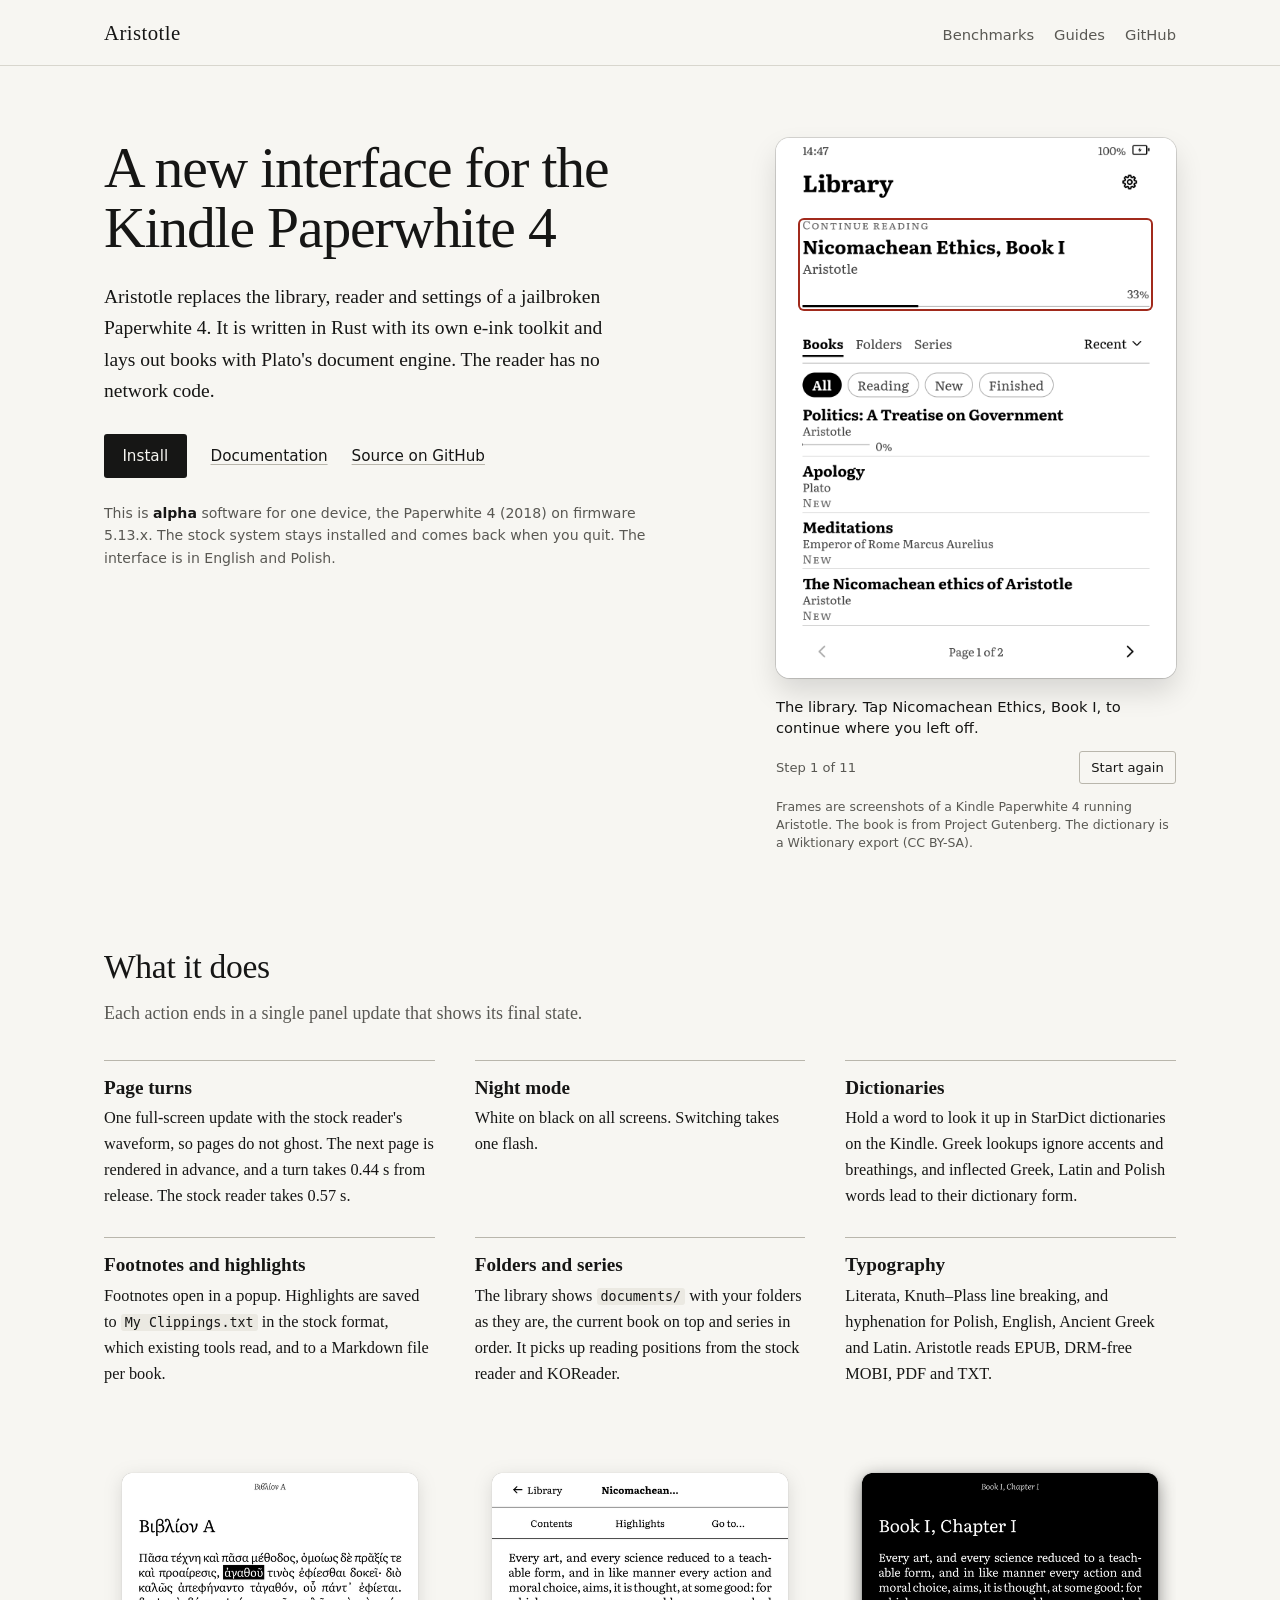
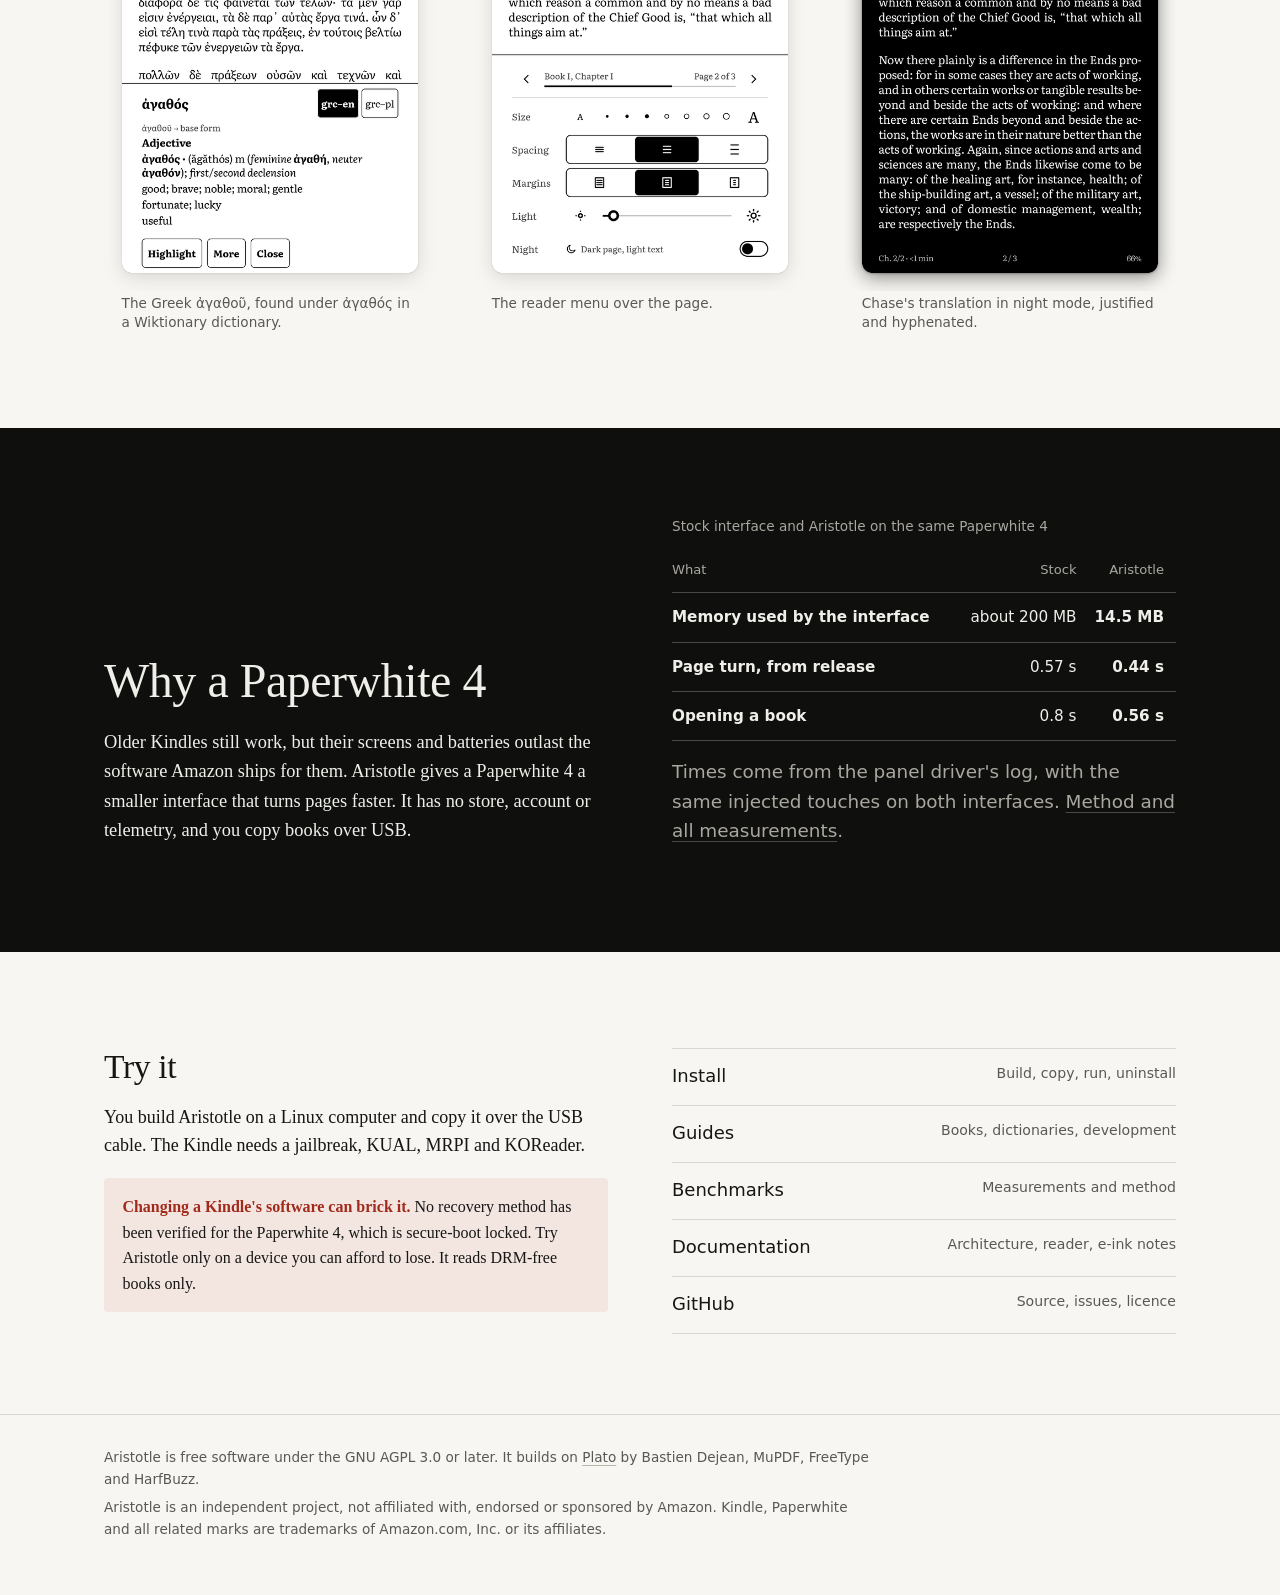
==== site/index.html @ 36cc7c9e "site: plainer, shorter prose Rewrite the site text in short declarative sentences: no bold labels, s" ====
<!doctype html>
<html lang="en">
<head>
<meta charset="utf-8">
<meta name="viewport" content="width=device-width, initial-scale=1">
<title>Aristotle: a new interface for the Kindle Paperwhite 4</title>
<meta name="description" content="Aristotle is a library, reader and settings for a jailbroken Kindle Paperwhite 4, written in Rust for e-ink. It works offline.">
<meta name="color-scheme" content="light dark">
<link rel="icon" href="assets/icon.svg" type="image/svg+xml">
<link rel="stylesheet" href="assets/style.css">
<script>document.documentElement.classList.add("js")</script>
</head>
<body>
<a class="skip" href="#main">Skip to content</a>
<header class="site-header">
  <div class="inner">
    <a class="wordmark" href="index.html">Aristotle</a>
    <nav class="site-nav" aria-label="Site">
      <a href="benchmarks.html">Benchmarks</a>
      <a href="guides/index.html">Guides</a>
      <a href="https://github.com/piotrkowski/aristotle">GitHub</a>
    </nav>
  </div>
</header>

<main id="main">
  <div class="wrap hero">
    <div class="hero-text">
      <h1>A new interface for the Kindle Paperwhite&nbsp;4</h1>
      <p class="lede">Aristotle replaces the library, reader and settings of a jailbroken Paperwhite 4. It is written in Rust with its own e-ink toolkit and lays out books with Plato's document engine. The reader has no network code.</p>
      <div class="actions">
        <a class="button" href="guides/install.html">Install</a>
        <a href="https://github.com/piotrkowski/aristotle/tree/main/docs">Documentation</a>
        <a href="https://github.com/piotrkowski/aristotle">Source on GitHub</a>
      </div>
      <p class="status">This is <strong>alpha</strong> software for one device, the Paperwhite 4 (2018) on firmware 5.13.x. The stock system stays installed and comes back when you quit. The interface is in English and Polish.</p>
    </div>

    <figure class="demo" id="demo" data-demo data-root="" aria-label="Interactive demo of Aristotle on a Kindle">
      <div class="device">
        <img src="demo/frames/library.png" width="1072" height="1448" alt="The library: Nicomachean Ethics, Book I, by Aristotle as the book to continue, at 33 %, above a list of four books with the shelves All, Reading, New and Finished." draggable="false">
        <div class="hotspots"></div>
        <div class="flash" aria-hidden="true"></div>
      </div>
      <figcaption>
        <p class="demo-hint" aria-live="polite">The library. With JavaScript on, you can tap this screen.</p>
        <div class="demo-bar js-only">
          <span class="demo-step"></span>
          <button type="button" data-restart>Start again</button>
        </div>
        <p class="demo-note">Frames are screenshots of a Kindle Paperwhite 4 running Aristotle. The book is in the public domain.</p>
      </figcaption>
    </figure>
  </div>

  <section class="wrap section" aria-labelledby="features">
    <div class="section-head">
      <h2 id="features">What it does</h2>
      <p>Each action ends in a single panel update that shows its final state.</p>
    </div>
    <ul class="features">
      <li>
        <h3>Page turns</h3>
        <p>One full-screen update with the stock reader's waveform, so pages do not ghost. The next page is rendered in advance, and a turn takes 0.44 s from release. The stock reader takes 0.57 s.</p>
      </li>
      <li>
        <h3>Night mode</h3>
        <p>White on black on all screens. Switching takes one flash.</p>
      </li>
      <li>
        <h3>Dictionaries</h3>
        <p>Hold a word to look it up in StarDict dictionaries on the Kindle. Greek lookups ignore accents and breathings, and inflected Greek, Latin and Polish words lead to their dictionary form.</p>
      </li>
      <li>
        <h3>Footnotes and highlights</h3>
        <p>Footnotes open in a popup. Highlights are saved to <code>My Clippings.txt</code> in the stock format, which existing tools read, and to a Markdown file per book.</p>
      </li>
      <li>
        <h3>Folders and series</h3>
        <p>The library shows <code>documents/</code> with your folders as they are, the current book on top and series in order. It picks up reading positions from the stock reader and KOReader.</p>
      </li>
      <li>
        <h3>Typography</h3>
        <p>Literata, Knuth–Plass line breaking, and hyphenation for Polish, English, Ancient Greek and Latin. Aristotle reads EPUB, DRM-free MOBI, PDF and TXT.</p>
      </li>
    </ul>

    <div class="figures">
      <figure>
        <div class="shot"><img src="assets/shots/dictionary.png" width="602" height="790" loading="lazy" alt="The dictionary popup for the Greek word ἀγαθοῦ: its dictionary form ἀγαθός, an adjective, good; brave; noble; moral; gentle, from a Greek–English Wiktionary dictionary."></div>
        <figcaption>The Greek ἀγαθοῦ, found under ἀγαθός in a Wiktionary dictionary.</figcaption>
      </figure>
      <figure>
        <div class="shot"><img src="assets/shots/reader-menu.png" width="602" height="790" loading="lazy" alt="The reader menu over a page: Library, Contents, Highlights and Go to at the top; the chapter and page, size, spacing, margins, light and night mode below."></div>
        <figcaption>The reader menu over the page.</figcaption>
      </figure>
      <figure>
        <div class="shot"><img src="assets/shots/reader-night.png" width="602" height="790" loading="lazy" alt="Book I, Chapter I of the Nicomachean Ethics in Chase's English translation, white on black in night mode, justified and hyphenated."></div>
        <figcaption>Chase's translation in night mode, justified and hyphenated.</figcaption>
      </figure>
    </div>
  </section>

  <section class="night" aria-labelledby="upcycle">
    <div class="wrap upcycle">
      <div>
        <h2 id="upcycle">Why a Paperwhite 4</h2>
        <p>Older Kindles still work, but their screens and batteries outlast the software Amazon ships for them. Aristotle gives a Paperwhite 4 a smaller interface that turns pages faster. It has no store, account or telemetry, and you copy books over USB.</p>
      </div>
      <div>
        <table class="compare">
          <caption>Stock interface and Aristotle on the same Paperwhite 4</caption>
          <thead>
            <tr><th scope="col">What</th><th scope="col" class="num">Stock</th><th scope="col" class="num">Aristotle</th></tr>
          </thead>
          <tbody>
            <tr><th scope="row">Memory used by the interface</th><td class="num">about 200 MB</td><td class="num ours">14.5 MB</td></tr>
            <tr><th scope="row">Page turn, from release</th><td class="num">0.57 s</td><td class="num ours">0.44 s</td></tr>
            <tr><th scope="row">Opening a book</th><td class="num">0.8 s</td><td class="num ours">0.56 s</td></tr>
          </tbody>
        </table>
        <p class="compare-foot">Times come from the panel driver's log, with the same injected touches on both interfaces. <a href="benchmarks.html">Method and all measurements</a>.</p>
      </div>
    </div>
  </section>

  <section class="wrap section" aria-labelledby="start">
    <div class="start">
      <div>
        <h2 id="start">Try it</h2>
        <p style="margin-top:1rem">You build Aristotle on a Linux computer and copy it over the USB cable. The Kindle needs a jailbreak, KUAL, MRPI and KOReader.</p>
        <div class="warning">
          <p><strong>Changing a Kindle's software can brick it.</strong> No recovery method has been verified for the Paperwhite 4, which is secure-boot locked. Try Aristotle only on a device you can afford to lose. It reads DRM-free books only.</p>
        </div>
      </div>
      <ul class="links">
        <li><a href="guides/install.html">Install <span>Build, copy, run, uninstall</span></a></li>
        <li><a href="guides/index.html">Guides <span>Books, dictionaries, development</span></a></li>
        <li><a href="benchmarks.html">Benchmarks <span>Measurements and method</span></a></li>
        <li><a href="https://github.com/piotrkowski/aristotle/tree/main/docs">Documentation <span>Architecture, reader, e-ink notes</span></a></li>
        <li><a href="https://github.com/piotrkowski/aristotle">GitHub <span>Source, issues, licence</span></a></li>
      </ul>
    </div>
  </section>
</main>

<footer class="site-footer">
  <div class="inner">
    <p>Aristotle is free software under the GNU AGPL 3.0 or later. It builds on <a href="https://github.com/baskerville/plato">Plato</a> by Bastien Dejean, MuPDF, FreeType and HarfBuzz.</p>
    <p>Aristotle is an independent project, not affiliated with, endorsed or sponsored by Amazon. Kindle, Paperwhite and all related marks are trademarks of Amazon.com, Inc. or its affiliates.</p>
  </div>
</footer>
<script src="demo/frames.js"></script>
<script src="assets/demo.js"></script>
</body>
</html>
---- site/assets/style.css ----
/* Aristotle project site. Paper and ink, one red for rubrics. */

:root {
  color-scheme: light dark;
  --paper: #f7f6f2;
  --paper-2: #efede7;
  --ink: #161615;
  --muted: #595853;
  --rule: #d8d6ce;
  --rule-strong: #b9b6ac;
  --accent: #a12a1c;
  --accent-ink: #ffffff;
  --code-bg: #ebe9e2;
  --warn-bg: #f3e6e1;
  --bar-stock: #9c9a92;
  --bar-ours: #161615;
  --select: #e9c9c1;
  --shadow: 0 1px 2px rgb(0 0 0 / 0.05), 0 14px 28px rgb(0 0 0 / 0.13);
  --hairline: rgb(0 0 0 / 0.14);

  --serif: "Iowan Old Style", "Palatino Linotype", Palatino, "Book Antiqua",
    Charter, "Bitstream Charter", "Source Serif 4", "Noto Serif", Georgia, serif;
  --sans: system-ui, -apple-system, "Segoe UI", Roboto, "Noto Sans",
    "Helvetica Neue", Arial, sans-serif;
  --mono: ui-monospace, "SF Mono", SFMono-Regular, Menlo, Consolas,
    "DejaVu Sans Mono", "Liberation Mono", monospace;

  --measure: 40rem;
  --wide: 72rem;
  --gutter: clamp(1.25rem, 4vw, 2.5rem);
}

@media (prefers-color-scheme: dark) {
  :root {
    --paper: #121211;
    --paper-2: #1a1a18;
    --ink: #ebeae4;
    --muted: #a5a39b;
    --rule: #2c2b28;
    --rule-strong: #45443f;
    --accent: #e8836f;
    --accent-ink: #121211;
    --code-bg: #1f1f1c;
    --warn-bg: #2a1c18;
    --bar-stock: #6d6b64;
    --bar-ours: #ebeae4;
    --select: #5a2a21;
    --shadow: 0 1px 2px rgb(0 0 0 / 0.3), 0 16px 30px rgb(0 0 0 / 0.55);
    --hairline: rgb(255 255 255 / 0.12);
  }
}

*,
*::before,
*::after {
  box-sizing: border-box;
}

html {
  -webkit-text-size-adjust: 100%;
  text-size-adjust: 100%;
  scrollbar-color: var(--rule-strong) var(--paper);
}

body {
  margin: 0;
  background: var(--paper);
  color: var(--ink);
  font-family: var(--serif);
  font-size: 1.125rem;
  line-height: 1.6;
  font-kerning: normal;
  font-variant-numeric: oldstyle-nums proportional-nums;
  -webkit-font-smoothing: antialiased;
}

::selection {
  background: var(--select);
  color: var(--ink);
}

img,
svg {
  display: block;
  max-width: 100%;
}

a {
  color: inherit;
  text-decoration-line: underline;
  text-decoration-thickness: 1px;
  text-decoration-color: var(--rule-strong);
  text-underline-offset: 0.2em;
}

a:hover {
  text-decoration-color: var(--accent);
  color: var(--accent);
}

:focus-visible {
  outline: 2px solid var(--accent);
  outline-offset: 3px;
  border-radius: 2px;
}

h1,
h2,
h3 {
  font-weight: 500;
  line-height: 1.15;
  letter-spacing: -0.01em;
  text-wrap: balance;
  margin: 0;
}

h2 {
  font-size: clamp(1.6rem, 3vw, 2.1rem);
}

h3 {
  font-size: 1.2rem;
  font-weight: 600;
  letter-spacing: 0;
}

p {
  margin: 0 0 1em;
  text-wrap: pretty;
}

code,
kbd,
pre {
  font-family: var(--mono);
  font-size: 0.82em;
  font-variant-numeric: normal;
}

code {
  background: var(--code-bg);
  padding: 0.08em 0.3em;
  border-radius: 3px;
}

pre {
  background: var(--code-bg);
  padding: 0.9rem 1rem;
  border-radius: 4px;
  overflow-x: auto;
  line-height: 1.5;
  margin: 0 0 1.25em;
}

pre code {
  background: none;
  padding: 0;
  font-size: 1em;
}

.skip {
  position: absolute;
  left: -999px;
  top: 0.5rem;
  background: var(--ink);
  color: var(--paper);
  padding: 0.4rem 0.8rem;
  z-index: 10;
}

.skip:focus {
  left: 0.5rem;
}

/* Header and footer */

.site-header {
  border-bottom: 1px solid var(--rule);
}

.site-header .inner,
.site-footer .inner,
.wrap {
  max-width: var(--wide);
  margin: 0 auto;
  padding: 0 var(--gutter);
}

.site-header .inner {
  display: flex;
  align-items: baseline;
  justify-content: space-between;
  gap: 1rem;
  flex-wrap: wrap;
  padding-top: 1rem;
  padding-bottom: 0.9rem;
}

.wordmark {
  font-size: 1.3rem;
  letter-spacing: 0.02em;
  text-decoration: none;
  font-weight: 500;
}

.wordmark:hover {
  color: inherit;
}

.site-nav {
  display: flex;
  gap: 1.25rem;
  font-family: var(--sans);
  font-size: 0.92rem;
}

.site-nav a {
  text-decoration: none;
  color: var(--muted);
  padding: 0.25rem 0;
}

.site-nav a:hover,
.site-nav a[aria-current="page"] {
  color: var(--ink);
}

.site-nav a[aria-current="page"] {
  box-shadow: inset 0 -1px 0 var(--ink);
}

.site-footer {
  border-top: 1px solid var(--rule);
  margin-top: 5rem;
  padding: 2rem 0 3rem;
  font-family: var(--sans);
  font-size: 0.85rem;
  color: var(--muted);
}

.site-footer p {
  max-width: 48rem;
  margin-bottom: 0.5em;
}

/* Home: hero */

.hero {
  display: grid;
  gap: 2.5rem;
  padding-top: clamp(2rem, 6vw, 4.5rem);
  align-items: start;
}

@media (min-width: 60rem) {
  .hero {
    grid-template-columns: minmax(0, 1fr) 25rem;
    gap: 4rem;
  }
  .hero-text {
    position: sticky;
    top: 3rem;
  }
}

.hero h1 {
  font-size: clamp(2.3rem, 5.2vw, 3.6rem);
  line-height: 1.05;
  letter-spacing: -0.02em;
  margin-bottom: 1.4rem;
  max-width: 13em;
}

.lede {
  font-size: 1.22rem;
  max-width: 34rem;
  color: var(--ink);
}

.status {
  font-family: var(--sans);
  font-size: 0.88rem;
  color: var(--muted);
  max-width: 34rem;
}

.status strong {
  color: var(--ink);
  font-weight: 600;
}

.actions {
  display: flex;
  flex-wrap: wrap;
  gap: 0.75rem 1.5rem;
  align-items: center;
  margin: 1.75rem 0 1.5rem;
  font-family: var(--sans);
  font-size: 0.95rem;
}

.button {
  display: inline-block;
  background: var(--ink);
  color: var(--paper);
  text-decoration: none;
  padding: 0.6rem 1.15rem;
  border-radius: 3px;
  font-weight: 500;
}

a.button:hover {
  background: var(--accent);
  color: var(--accent-ink);
}

/* The device and the demo */

.demo {
  margin: 0;
  width: 100%;
  max-width: 25rem;
  justify-self: center;
}

.device {
  position: relative;
  aspect-ratio: 1072 / 1448;
  border-radius: 3.4% / 2.5%;
  box-shadow: 0 0 0 1px var(--hairline), var(--shadow);
  background: #fff;
  overflow: hidden;
  touch-action: manipulation;
  -webkit-tap-highlight-color: transparent;
}

.device img {
  width: 100%;
  height: 100%;
  user-select: none;
  -webkit-user-drag: none;
}

.device .flash {
  position: absolute;
  inset: 0;
  background: #000;
  opacity: 0;
  pointer-events: none;
}

.hotspots {
  position: absolute;
  inset: 0;
}

.hotspot {
  position: absolute;
  margin: 0;
  padding: 0;
  border: 0;
  background: transparent;
  cursor: pointer;
  border-radius: 6px;
  font-size: 0;
  color: transparent;
  overflow: hidden;
}

@media (hover: hover) {
  .hotspot:hover {
    box-shadow: inset 0 0 0 1px rgb(128 128 128 / 0.55);
  }
}

.hotspot:focus-visible {
  outline: 3px solid var(--accent);
  outline-offset: -3px;
  background: rgb(161 42 28 / 0.12);
}

.hotspot.is-suggested {
  box-shadow: inset 0 0 0 2px var(--accent);
}

.demo-hint {
  margin: 1.1rem 0 0;
  min-height: 3.2em;
  font-family: var(--sans);
  font-size: 0.92rem;
  line-height: 1.45;
}

.demo-bar {
  display: flex;
  align-items: center;
  justify-content: space-between;
  gap: 1rem;
  margin-top: 0.5rem;
  font-family: var(--sans);
  font-size: 0.82rem;
  color: var(--muted);
}

.demo-step {
  font-variant-numeric: tabular-nums;
}

.demo-bar button,
.demo-hint button {
  font: inherit;
  color: var(--ink);
  background: none;
  border: 1px solid var(--rule-strong);
  border-radius: 3px;
  padding: 0.3rem 0.7rem;
  cursor: pointer;
}

.demo-hint button {
  margin-top: 0.5rem;
  display: inline-block;
  background: var(--ink);
  color: var(--paper);
  border-color: var(--ink);
}

.demo-bar button:hover,
.demo-hint button:hover {
  border-color: var(--accent);
  background: var(--accent);
  color: var(--accent-ink);
}

.demo-note {
  margin: 0.9rem 0 0;
  font-family: var(--sans);
  font-size: 0.78rem;
  color: var(--muted);
  line-height: 1.45;
}

.demo kbd {
  border: 1px solid var(--rule-strong);
  border-bottom-width: 2px;
  border-radius: 3px;
  padding: 0 0.3em;
  font-size: 0.85em;
}

.no-js-only {
  display: block;
}

.js .no-js-only {
  display: none;
}

.js-only {
  display: none;
}

.js .js-only {
  display: flex;
}

/* Sections */

.section {
  padding-top: clamp(3.5rem, 8vw, 6rem);
}

.section-head {
  max-width: var(--measure);
  margin-bottom: 2rem;
}

.section-head p {
  color: var(--muted);
  margin-top: 0.75rem;
}

.features {
  display: grid;
  gap: 0 2.5rem;
  grid-template-columns: repeat(auto-fit, minmax(17rem, 1fr));
  margin: 0;
  padding: 0;
  list-style: none;
}

.features li {
  border-top: 1px solid var(--rule-strong);
  padding: 1rem 0 1.75rem;
}

.features h3 {
  margin-bottom: 0.4rem;
}

.features p {
  margin: 0;
  font-size: 1.02rem;
  color: var(--ink);
}

.figures {
  display: grid;
  grid-template-columns: repeat(3, minmax(0, 1fr));
  gap: clamp(1rem, 3vw, 2.5rem);
  margin: 2.5rem 0 0;
}

.figures figure {
  margin: 0;
}

/* The shots carry their own frame and shadow (tools/screenshots), inside a
   transparent margin of 32 of their 602 px; the caption lines up with the
   card. */
.figures img {
  display: block;
  width: 100%;
  height: auto;
}

.figures figcaption {
  margin-top: 0.2rem;
  padding: 0 5.3%;
  font-family: var(--sans);
  font-size: 0.85rem;
  color: var(--muted);
  line-height: 1.4;
}

@media (max-width: 40rem) {
  .figures {
    grid-template-columns: none;
    grid-auto-flow: column;
    grid-auto-columns: 62%;
    overflow-x: auto;
    scroll-snap-type: x mandatory;
    padding-bottom: 1rem;
    margin-right: calc(-1 * var(--gutter));
    padding-right: var(--gutter);
  }
  .figures figure {
    scroll-snap-align: start;
  }
}

/* Upcycle: a night-mode band */

.night {
  --paper: #0f0f0e;
  --ink: #efeee9;
  --muted: #a9a79f;
  --rule: #2f2e2b;
  --rule-strong: #4a4944;
  --accent: #ec8a76;
  --code-bg: #1f1f1c;
  background: var(--paper);
  color: var(--ink);
  margin-top: clamp(3.5rem, 8vw, 6rem);
  padding: clamp(3rem, 8vw, 5.5rem) 0;
}

.night ::selection {
  background: #5a2a21;
}

.upcycle {
  display: grid;
  gap: 2.5rem;
}

@media (min-width: 56rem) {
  .upcycle {
    grid-template-columns: minmax(0, 1fr) minmax(0, 1fr);
    gap: 4rem;
    align-items: end;
  }
}

.upcycle h2 {
  font-size: clamp(2rem, 4.5vw, 3rem);
  margin-bottom: 1.25rem;
}

.upcycle p {
  font-size: 1.15rem;
  max-width: 34rem;
}

.compare {
  width: 100%;
  border-collapse: collapse;
  font-family: var(--sans);
  font-size: 0.95rem;
  font-variant-numeric: tabular-nums lining-nums;
}

.compare caption {
  text-align: left;
  font-size: 0.85rem;
  color: var(--muted);
  padding-bottom: 0.6rem;
}

.compare th,
.compare td {
  text-align: left;
  padding: 0.75rem 0.75rem 0.75rem 0;
  border-bottom: 1px solid var(--rule-strong);
  vertical-align: baseline;
}

.compare thead th {
  font-weight: 500;
  color: var(--muted);
  font-size: 0.82rem;
  border-bottom-color: var(--rule-strong);
}

.compare td.num,
.compare th.num {
  text-align: right;
  white-space: nowrap;
}

.compare td.ours {
  font-weight: 600;
}

.compare-foot {
  margin-top: 1rem;
  font-family: var(--sans);
  font-size: 0.85rem;
  color: var(--muted);
}

/* Get started */

.start {
  display: grid;
  gap: 2rem;
}

@media (min-width: 56rem) {
  .start {
    grid-template-columns: minmax(0, 1fr) minmax(0, 1fr);
    gap: 4rem;
  }
}

.links {
  list-style: none;
  margin: 0;
  padding: 0;
  font-family: var(--sans);
}

.links li {
  border-top: 1px solid var(--rule);
}

.links li:last-child {
  border-bottom: 1px solid var(--rule);
}

.links a {
  display: flex;
  justify-content: space-between;
  gap: 1rem;
  padding: 0.85rem 0;
  text-decoration: none;
}

.links a span {
  color: var(--muted);
  font-size: 0.88rem;
}

.links a:hover span {
  color: inherit;
}

.warning {
  background: var(--warn-bg);
  padding: 1rem 1.15rem;
  border-radius: 4px;
  font-size: 1rem;
}

.warning p:last-child {
  margin-bottom: 0;
}

.warning strong {
  color: var(--accent);
}

/* Reading pages: guides and benchmarks */

.page {
  max-width: var(--wide);
  margin: 0 auto;
  padding: clamp(2rem, 6vw, 4rem) var(--gutter) 0;
}

.page-head {
  max-width: var(--measure);
  margin-bottom: 2.5rem;
}

.page-head h1 {
  font-size: clamp(2.1rem, 5vw, 3rem);
  letter-spacing: -0.02em;
  margin-bottom: 1rem;
}

.page-head p {
  font-size: 1.15rem;
  color: var(--muted);
}

.crumbs {
  font-family: var(--sans);
  font-size: 0.85rem;
  color: var(--muted);
  margin-bottom: 1.25rem;
}

.crumbs a {
  color: inherit;
}

.prose {
  max-width: var(--measure);
}

.prose h2 {
  font-size: 1.55rem;
  margin: 2.75rem 0 0.9rem;
}

.prose h3 {
  margin: 2rem 0 0.6rem;
}

.prose ol,
.prose ul {
  padding-left: 1.3em;
  margin: 0 0 1.25em;
}

.prose li {
  margin-bottom: 0.5em;
}

.prose li::marker {
  color: var(--muted);
}

.prose .note {
  font-family: var(--sans);
  font-size: 0.9rem;
  color: var(--muted);
}

.guide-list {
  list-style: none;
  padding: 0;
  margin: 0;
  max-width: 48rem;
}

.guide-list li {
  border-top: 1px solid var(--rule);
  padding: 1.1rem 0 1.2rem;
  margin: 0;
}

.guide-list li:last-child {
  border-bottom: 1px solid var(--rule);
}

.guide-list a {
  font-size: 1.3rem;
  text-decoration: none;
}

.guide-list p {
  margin: 0.25rem 0 0;
  color: var(--muted);
  font-size: 1rem;
}

.pager {
  display: flex;
  justify-content: space-between;
  gap: 1rem;
  max-width: var(--measure);
  margin-top: 3.5rem;
  padding-top: 1.25rem;
  border-top: 1px solid var(--rule);
  font-family: var(--sans);
  font-size: 0.92rem;
}

.pager a {
  text-decoration: none;
}

.pager span {
  display: block;
  color: var(--muted);
  font-size: 0.8rem;
}

.pager .next {
  text-align: right;
  margin-left: auto;
}

/* Benchmarks */

.bench {
  margin-top: 3.5rem;
}

.bench h2 {
  margin-bottom: 0.6rem;
}

.bench > p,
.bench .method {
  max-width: var(--measure);
}

.method {
  font-family: var(--sans);
  font-size: 0.88rem;
  color: var(--muted);
  border-left: 1px solid var(--rule-strong);
  padding-left: 0.9rem;
  margin: 0.5rem 0 1.5rem;
}

.method p {
  margin: 0 0 0.35em;
}

.table-scroll {
  overflow-x: auto;
  margin: 0 0 1rem;
}

.data {
  border-collapse: collapse;
  font-family: var(--sans);
  font-size: 0.9rem;
  font-variant-numeric: tabular-nums lining-nums;
  min-width: 36rem;
  width: 100%;
  max-width: 60rem;
}

.data th,
.data td {
  text-align: left;
  padding: 0.6rem 1rem 0.6rem 0;
  border-bottom: 1px solid var(--rule);
  vertical-align: baseline;
}

.data thead th {
  font-weight: 500;
  font-size: 0.8rem;
  color: var(--muted);
  border-bottom: 1px solid var(--rule-strong);
}

.data .num {
  text-align: right;
  white-space: nowrap;
}

.data td.ours {
  font-weight: 600;
}

.data td.dim {
  color: var(--muted);
}

.tag {
  display: inline-block;
  font-family: var(--sans);
  font-size: 0.72rem;
  font-weight: 600;
  letter-spacing: 0.04em;
  text-transform: uppercase;
  padding: 0.05rem 0.35rem;
  border-radius: 2px;
  border: 1px solid currentColor;
  color: var(--muted);
  vertical-align: 0.15em;
  margin-left: 0.3em;
  white-space: nowrap;
}

.tag.host {
  color: var(--accent);
}

.chart {
  margin: 0.5rem 0 2.5rem;
}

.multiples {
  display: grid;
  grid-template-columns: repeat(auto-fit, minmax(15rem, 1fr));
  gap: 1.5rem 2.5rem;
  max-width: 60rem;
}

.multiples figure {
  margin: 0;
}

.multiples figcaption {
  font-family: var(--sans);
  font-size: 0.9rem;
  font-weight: 600;
  margin-bottom: 0.5rem;
}

.multiples figcaption span {
  font-weight: 400;
  color: var(--muted);
  margin-left: 0.3em;
}

.chart svg {
  width: 100%;
  height: auto;
  font-family: var(--sans);
  overflow: visible;
}

.chart .label {
  fill: var(--muted);
  font-size: 13px;
}

.chart .value {
  fill: var(--ink);
  font-size: 13px;
  font-variant-numeric: tabular-nums;
}

.chart .stock {
  fill: var(--bar-stock);
}

.chart .ours {
  fill: var(--bar-ours);
}

.chart .axis {
  stroke: var(--rule-strong);
  stroke-width: 1;
}

.chart-note {
  font-family: var(--sans);
  font-size: 0.8rem;
  color: var(--muted);
  margin: 0.75rem 0 0;
}

.legend {
  display: flex;
  gap: 1.25rem;
  font-family: var(--sans);
  font-size: 0.82rem;
  color: var(--muted);
  margin: 0 0 0.5rem;
  padding: 0;
  list-style: none;
}

.legend li::before {
  content: "";
  display: inline-block;
  width: 0.8em;
  height: 0.8em;
  margin-right: 0.4em;
  vertical-align: -0.05em;
  background: var(--bar-stock);
}

.legend li.ours::before {
  background: var(--bar-ours);
}

.toc {
  font-family: var(--sans);
  font-size: 0.9rem;
  display: flex;
  flex-wrap: wrap;
  gap: 0.5rem 1.25rem;
  margin: 0 0 1rem;
  padding: 0;
  list-style: none;
}

@media (prefers-reduced-motion: no-preference) {
  html {
    scroll-behavior: smooth;
  }
}

@media (max-width: 40rem) {
  body {
    font-size: 1.0625rem;
  }
  /* Data tables: one block per row, each value with its column name. */
  .data {
    min-width: 0;
  }
  .data thead {
    display: none;
  }
  .data,
  .data tbody,
  .data tr {
    display: block;
  }
  .data tr {
    border-bottom: 1px solid var(--rule);
    padding: 0.7rem 0;
  }
  .data th[scope="row"] {
    display: block;
    border: 0;
    padding: 0 0 0.3rem;
  }
  .data td {
    display: flex;
    justify-content: space-between;
    gap: 1rem;
    border: 0;
    padding: 0.1rem 0;
    text-align: right;
  }
  .data td,
  .data .num {
    white-space: normal;
  }
  .data td::before {
    flex: none;
    max-width: 55%;
    content: attr(data-label);
    color: var(--muted);
    font-weight: 400;
    text-align: left;
  }
  .data td.notes {
    display: block;
    text-align: left;
    padding-top: 0.25rem;
  }
  .data td.notes::before {
    display: none;
  }
  .data td:empty {
    display: none;
  }
  .table-scroll {
    overflow: visible;
  }
  .lede {
    font-size: 1.1rem;
  }
  .hero {
    gap: 2rem;
  }
  .site-nav {
    gap: 1rem;
    font-size: 0.88rem;
  }
  .compare th,
  .compare td {
    padding-right: 0.5rem;
  }
}
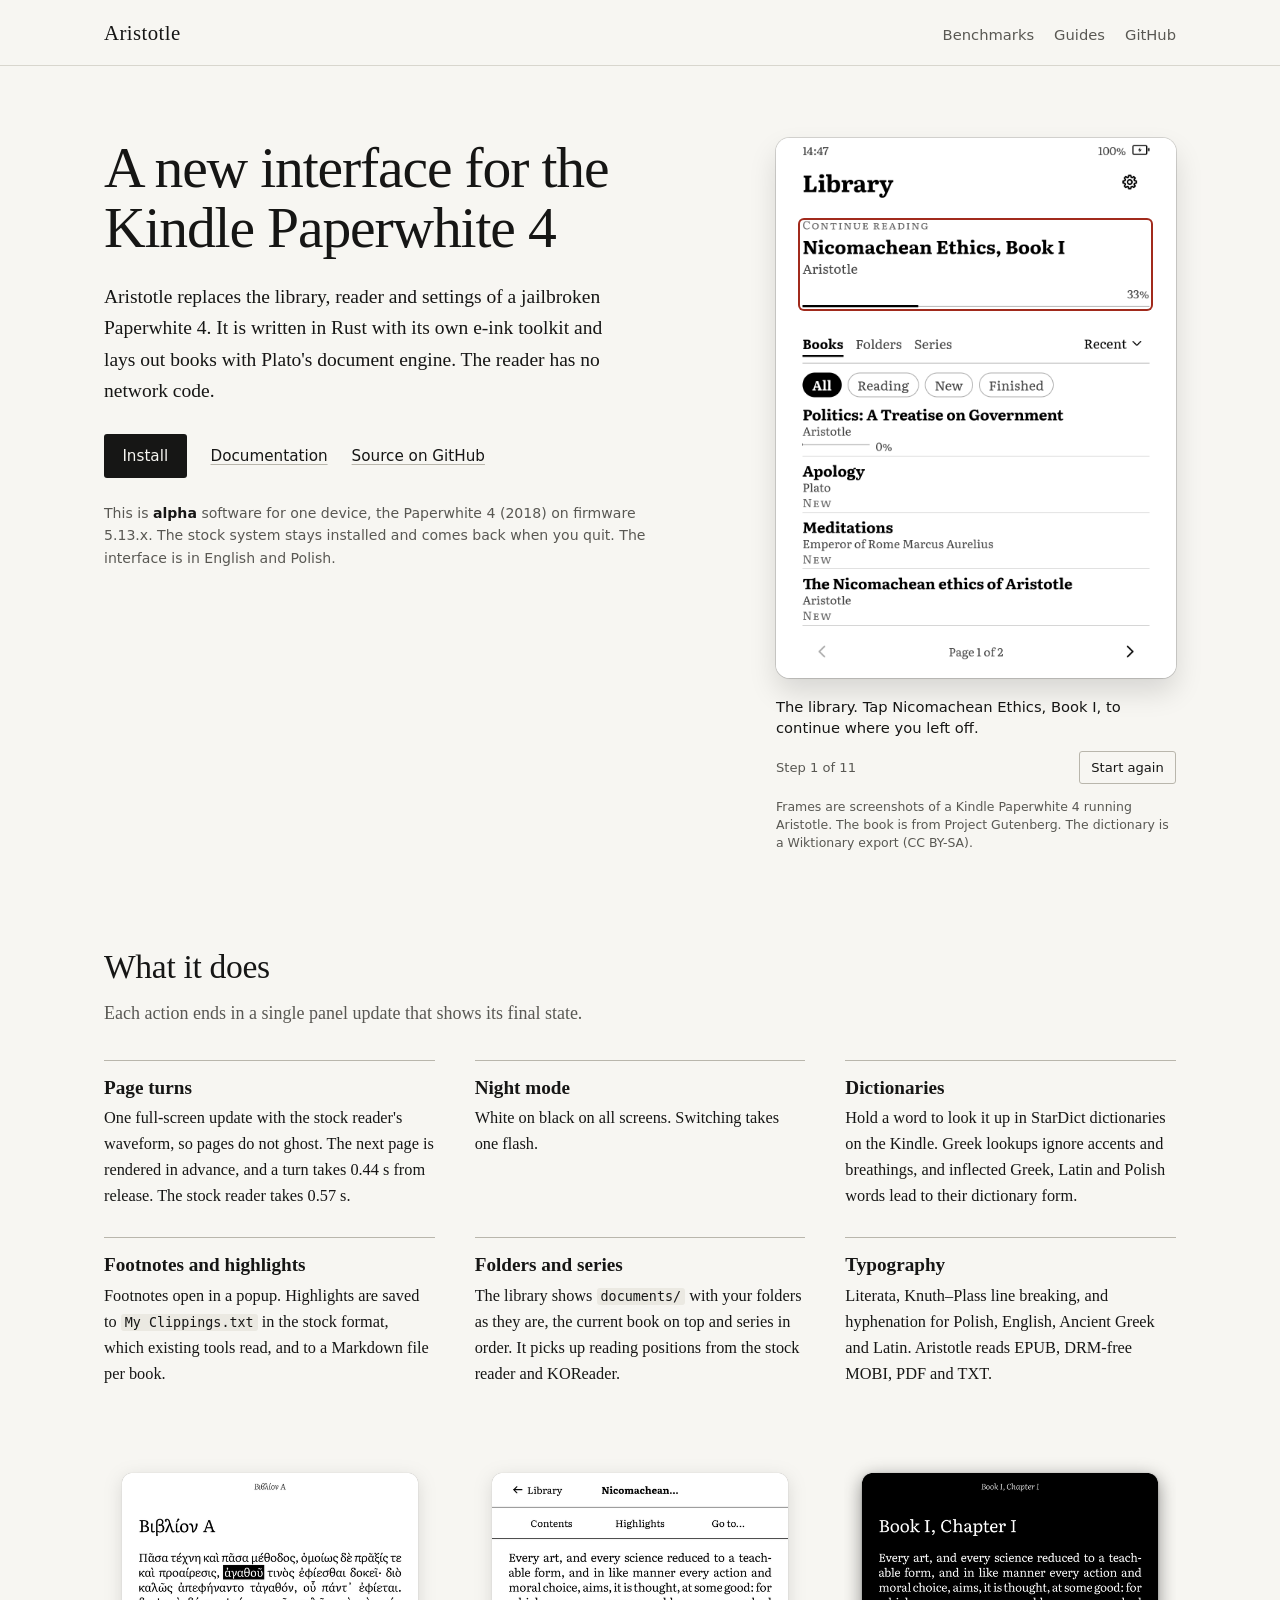
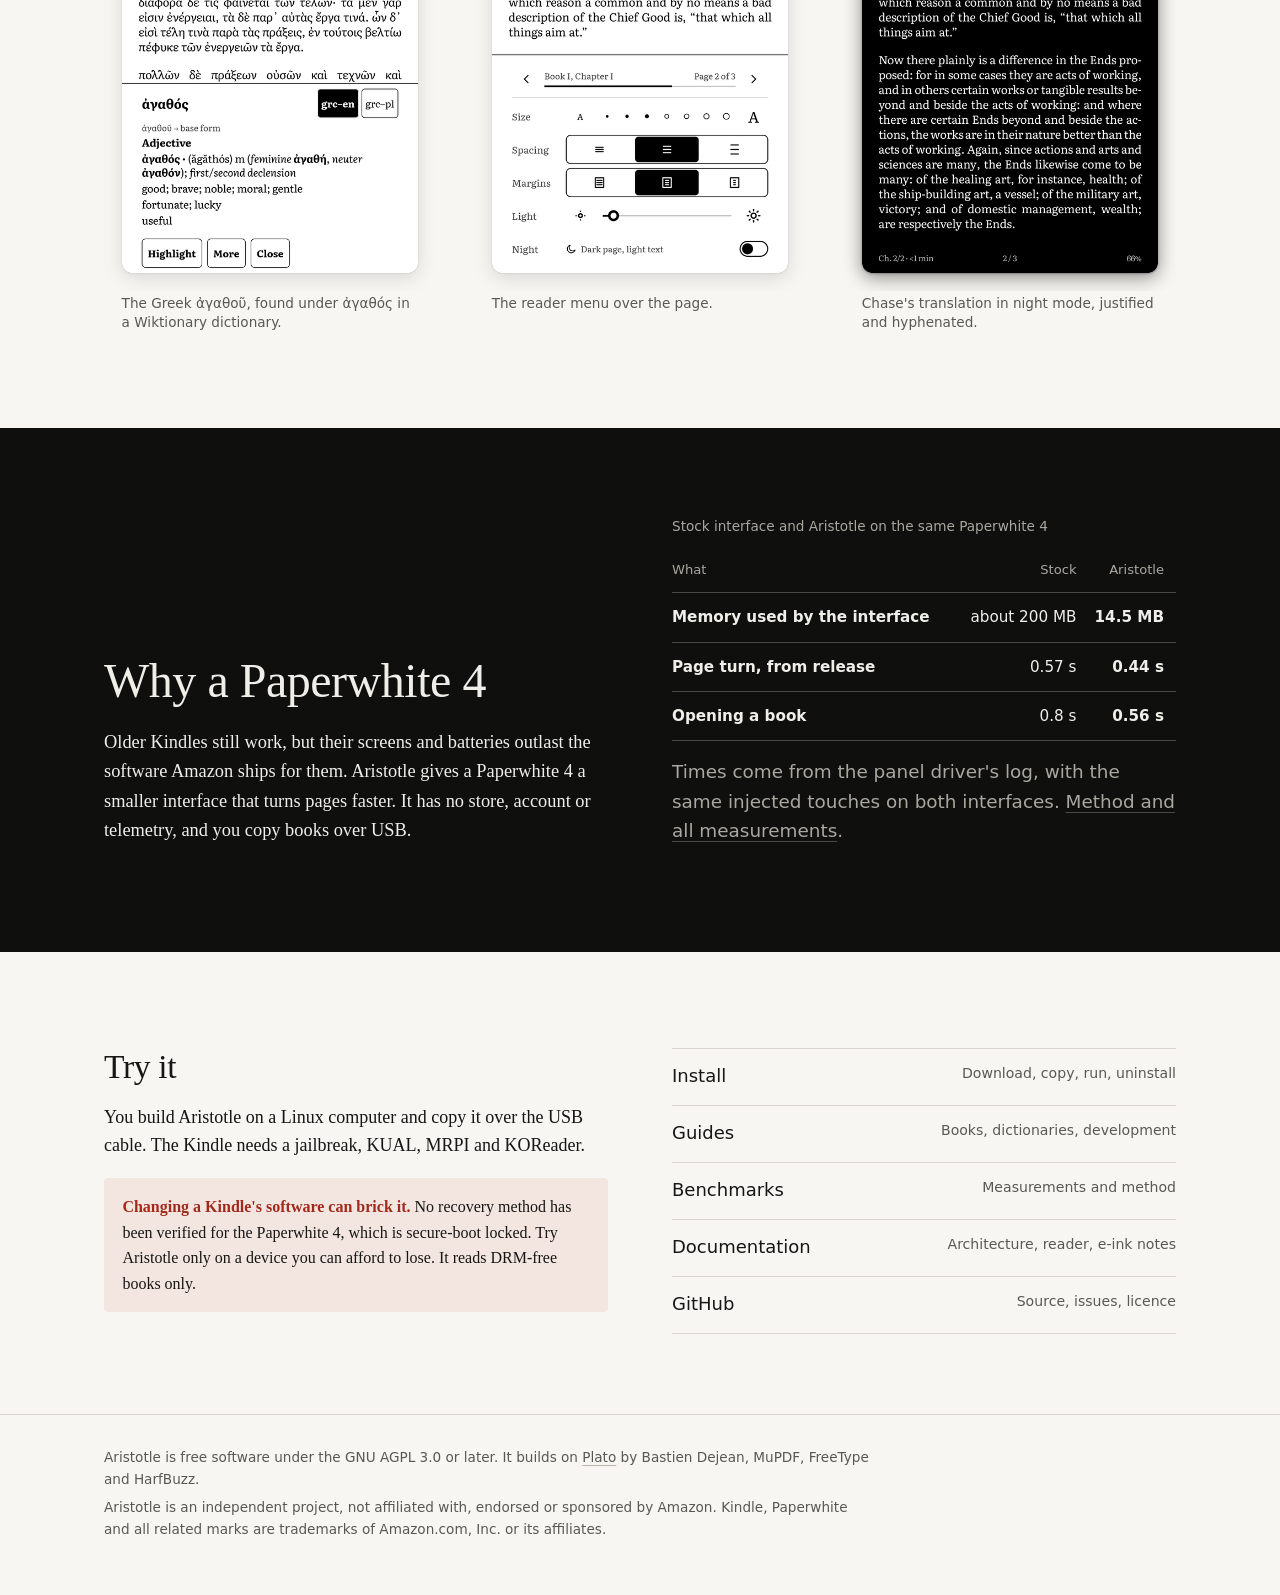
==== commit 83a35b3b: "docs: install from the release zip; building stays in CONTRIBUTING" ====
--- a/site/index.html
+++ b/site/index.html
@@ -134,7 +134,7 @@
         </div>
       </div>
       <ul class="links">
-        <li><a href="guides/install.html">Install <span>Build, copy, run, uninstall</span></a></li>
+        <li><a href="guides/install.html">Install <span>Download, copy, run, uninstall</span></a></li>
         <li><a href="guides/index.html">Guides <span>Books, dictionaries, development</span></a></li>
         <li><a href="benchmarks.html">Benchmarks <span>Measurements and method</span></a></li>
         <li><a href="https://github.com/piotrkowski/aristotle/tree/main/docs">Documentation <span>Architecture, reader, e-ink notes</span></a></li>
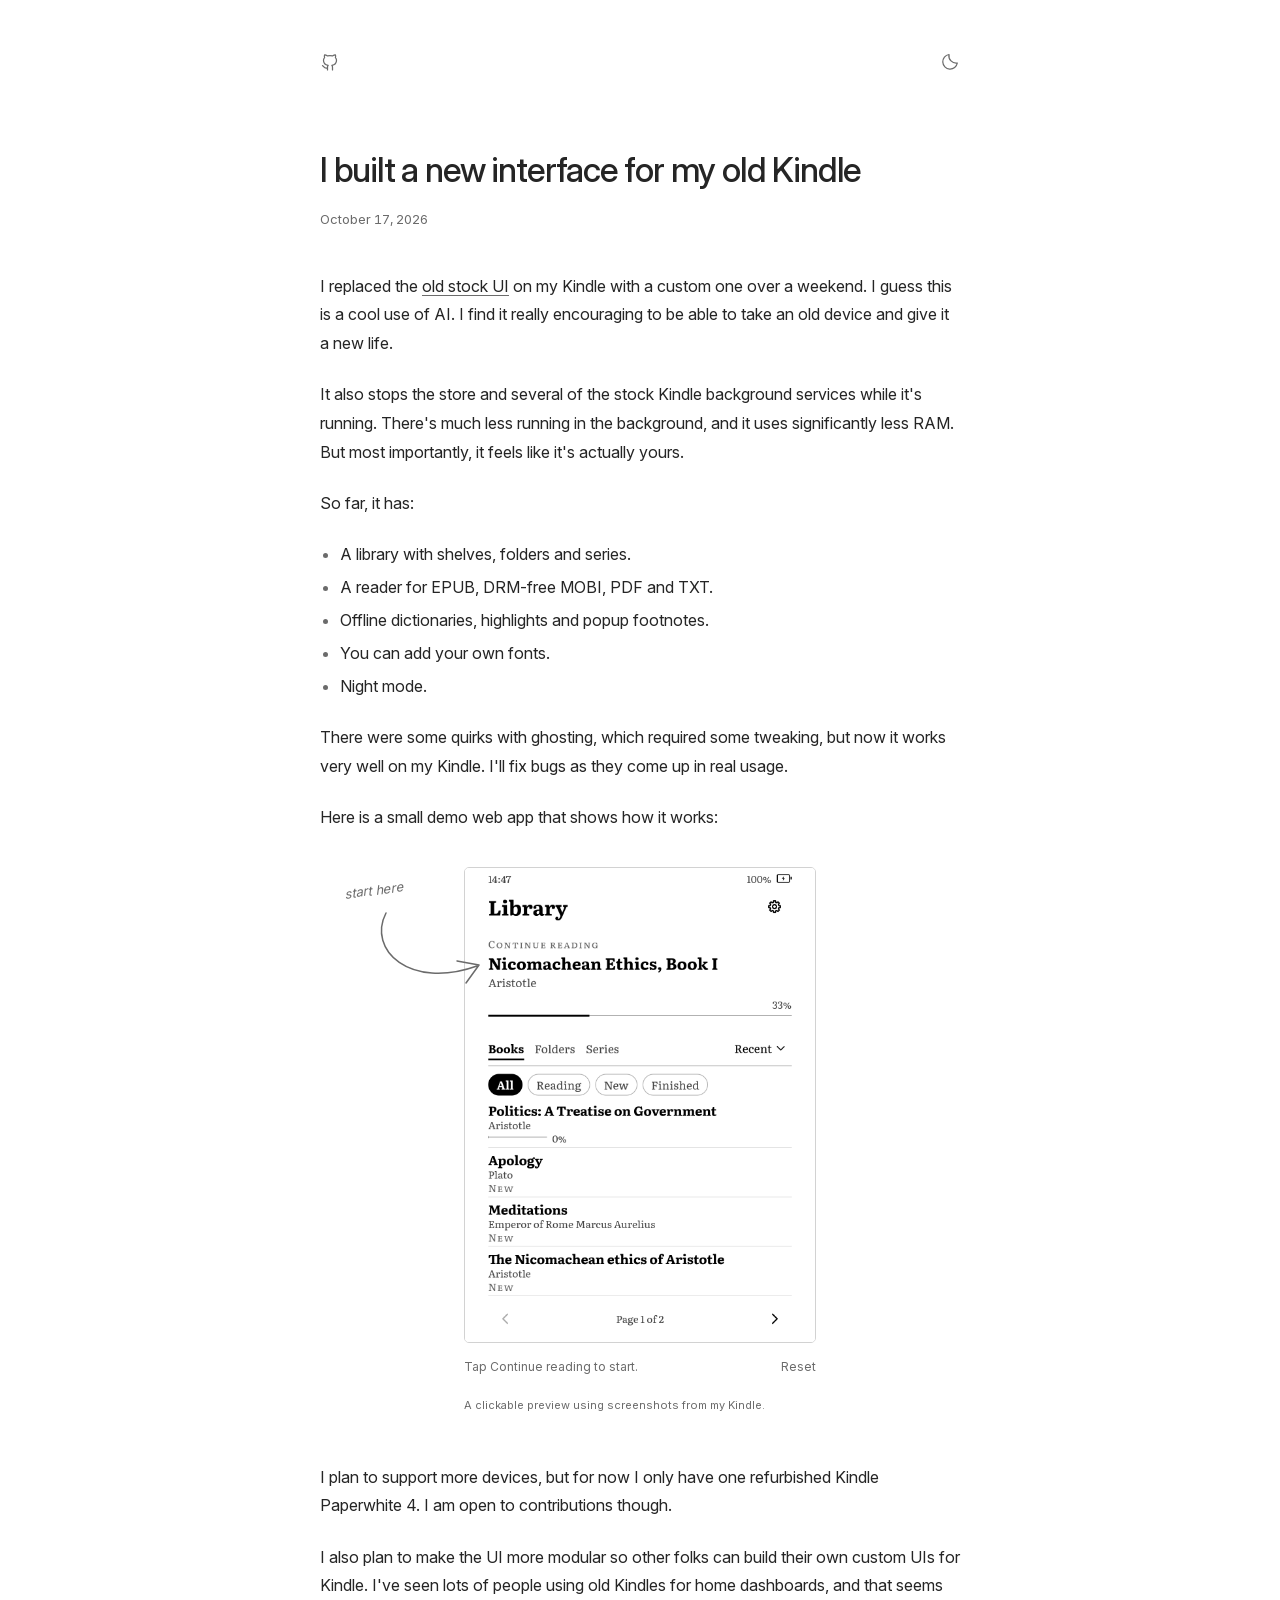
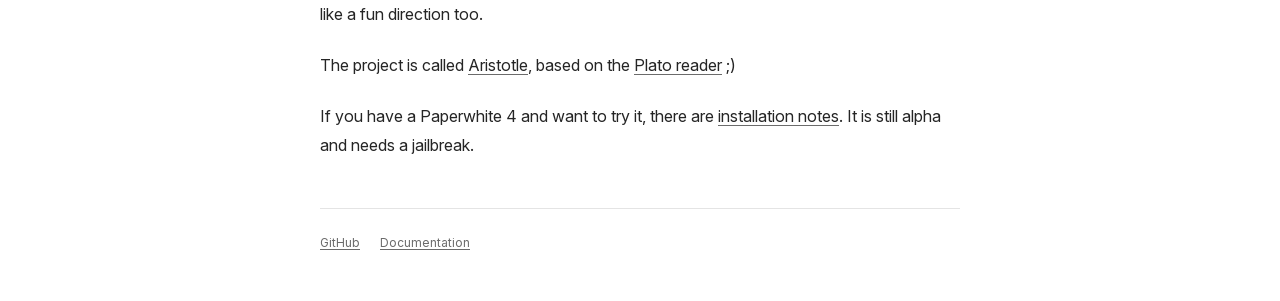
==== commit bb88798f: "site: turn the homepage into a weekend-project post" ====
--- a/site/index.html
+++ b/site/index.html
@@ -1,155 +1,92 @@
 <!doctype html>
-<html lang="en">
+<html lang="en" data-theme="light">
 <head>
 <meta charset="utf-8">
 <meta name="viewport" content="width=device-width, initial-scale=1">
-<title>Aristotle: a new interface for the Kindle Paperwhite 4</title>
-<meta name="description" content="Aristotle is a library, reader and settings for a jailbroken Kindle Paperwhite 4, written in Rust for e-ink. It works offline.">
+<title>I built a new interface for my old Kindle</title>
+<meta name="description" content="A weekend project with AI, an old Kindle Paperwhite 4, and a new interface. Try the interactive demo of Aristotle.">
 <meta name="color-scheme" content="light dark">
 <link rel="icon" href="assets/icon.svg" type="image/svg+xml">
-<link rel="stylesheet" href="assets/style.css">
-<script>document.documentElement.classList.add("js")</script>
+<link rel="preload" href="assets/fonts/InterVariable.woff2" as="font" type="font/woff2" crossorigin>
+<link rel="stylesheet" href="assets/post.css">
+<script src="assets/theme.js"></script>
 </head>
 <body>
 <a class="skip" href="#main">Skip to content</a>
-<header class="site-header">
-  <div class="inner">
-    <a class="wordmark" href="index.html">Aristotle</a>
-    <nav class="site-nav" aria-label="Site">
-      <a href="benchmarks.html">Benchmarks</a>
-      <a href="guides/index.html">Guides</a>
+<div class="page">
+  <header class="site-header">
+    <a class="icon-control" href="https://github.com/piotrkowski/aristotle" aria-label="Aristotle on GitHub" title="Aristotle on GitHub">
+      <svg viewBox="0 0 24 24" aria-hidden="true"><path d="M9 19c-4.3 1.3-4.3-2.2-6-2.7m12 5.2v-3.3a2.9 2.9 0 0 0-.8-2.2c2.7-.3 5.6-1.3 5.6-6a4.7 4.7 0 0 0-1.3-3.3 4.4 4.4 0 0 0-.1-3.3s-1-.3-3.4 1.3a11.6 11.6 0 0 0-6 0C6.6 3.1 5.6 3.4 5.6 3.4a4.4 4.4 0 0 0-.1 3.3A4.7 4.7 0 0 0 4.2 10c0 4.7 2.9 5.7 5.6 6a2.9 2.9 0 0 0-.8 2.2v3.3"/></svg>
+    </a>
+    <button class="icon-control theme-toggle" type="button" data-theme-toggle aria-label="Switch to dark mode" hidden>
+      <svg class="icon-moon" viewBox="0 0 24 24" aria-hidden="true"><path d="M20.8 13.2A8.8 8.8 0 0 1 10.8 3a8.8 8.8 0 1 0 10 10.2Z"/></svg>
+      <svg class="icon-sun" viewBox="0 0 24 24" aria-hidden="true"><circle cx="12" cy="12" r="4"/><path d="M12 2v2m0 16v2M2 12h2m16 0h2M4.9 4.9l1.4 1.4m11.4 11.4 1.4 1.4M4.9 19.1l1.4-1.4M17.7 6.3l1.4-1.4"/></svg>
+    </button>
+  </header>
+
+  <main id="main">
+    <article>
+      <header class="post-header">
+        <h1>I built a new interface for my old Kindle</h1>
+        <p class="post-meta"><time datetime="2026-10-17">October 17, 2026</time></p>
+      </header>
+
+      <p>I replaced the <a href="https://www.computerbase.de/artikel/tablets/kindle-paperwhite-2018-test.65644/seite-2/">old stock UI</a> on my Kindle with a custom one over a weekend. I guess this is a cool use of AI. I find it really encouraging to be able to take an old device and give it a new life.</p>
+
+      <p>It also stops the store and several of the stock Kindle background services while it's running. There's much less running in the background, and it uses significantly less RAM. But most importantly, it feels like it's actually yours.</p>
+
+      <p>So far, it has:</p>
+      <ul class="feature-list">
+        <li>A library with shelves, folders and series.</li>
+        <li>A reader for EPUB, DRM-free MOBI, PDF and TXT.</li>
+        <li>Offline dictionaries, highlights and popup footnotes.</li>
+        <li>You can add your own fonts.</li>
+        <li>Night mode.</li>
+      </ul>
+
+      <p>There were some quirks with ghosting, which required some tweaking, but now it works very well on my Kindle. I'll fix bugs as they come up in real usage.</p>
+
+      <p>Here is a small demo web app that shows how it works:</p>
+
+      <figure class="demo" id="demo" data-demo data-root="" aria-label="Interactive Aristotle demo">
+        <div class="demo-invite" aria-hidden="true" hidden>
+          <span>start here</span>
+          <svg viewBox="0 0 160 170" fill="none">
+            <path class="pointer-wide" d="M42 34c-19 37 24 77 91 53m-20-5 22 4-13 18"/>
+            <path class="pointer-narrow" d="M98 30C37 20 18 70 24 148m-11-17 11 19 10-20"/>
+          </svg>
+        </div>
+        <div class="device">
+          <img src="demo/frames/library.png" width="1072" height="1448" alt="Aristotle's library on a Kindle Paperwhite 4. Open Nicomachean Ethics to try the reader." draggable="false">
+          <div class="hotspots"></div>
+          <div class="flash" aria-hidden="true"></div>
+        </div>
+        <figcaption>
+          <div class="demo-controls">
+            <p class="demo-hint" aria-live="polite">Screenshots from my Kindle.</p>
+            <button type="button" data-restart hidden>Reset</button>
+          </div>
+          <p class="demo-caption">A clickable preview using screenshots from my Kindle.</p>
+        </figcaption>
+      </figure>
+
+      <p>I plan to support more devices, but for now I only have one refurbished Kindle Paperwhite 4. I am open to contributions though.</p>
+
+      <p>I also plan to make the UI more modular so other folks can build their own custom UIs for Kindle. I've seen lots of people using old Kindles for home dashboards, and that seems like a fun direction too.</p>
+
+      <p>The project is called <a href="https://github.com/piotrkowski/aristotle">Aristotle</a>, based on the <a href="https://github.com/baskerville/plato">Plato reader</a> ;)</p>
+
+      <p>If you have a Paperwhite 4 and want to try it, there are <a href="https://github.com/piotrkowski/aristotle#install">installation notes</a>. It is still alpha and needs a jailbreak.</p>
+    </article>
+  </main>
+
+  <footer class="post-footer">
+    <nav aria-label="Project links">
       <a href="https://github.com/piotrkowski/aristotle">GitHub</a>
+      <a href="https://github.com/piotrkowski/aristotle/tree/main/docs">Documentation</a>
     </nav>
-  </div>
-</header>
-
-<main id="main">
-  <div class="wrap hero">
-    <div class="hero-text">
-      <h1>A new interface for the Kindle Paperwhite&nbsp;4</h1>
-      <p class="lede">Aristotle replaces the library, reader and settings of a jailbroken Paperwhite 4. It is written in Rust with its own e-ink toolkit and lays out books with Plato's document engine. The reader has no network code.</p>
-      <div class="actions">
-        <a class="button" href="guides/install.html">Install</a>
-        <a href="https://github.com/piotrkowski/aristotle/tree/main/docs">Documentation</a>
-        <a href="https://github.com/piotrkowski/aristotle">Source on GitHub</a>
-      </div>
-      <p class="status">This is <strong>alpha</strong> software for one device, the Paperwhite 4 (2018) on firmware 5.13.x. The stock system stays installed and comes back when you quit. The interface is in English and Polish.</p>
-    </div>
-
-    <figure class="demo" id="demo" data-demo data-root="" aria-label="Interactive demo of Aristotle on a Kindle">
-      <div class="device">
-        <img src="demo/frames/library.png" width="1072" height="1448" alt="The library: Nicomachean Ethics, Book I, by Aristotle as the book to continue, at 33 %, above a list of four books with the shelves All, Reading, New and Finished." draggable="false">
-        <div class="hotspots"></div>
-        <div class="flash" aria-hidden="true"></div>
-      </div>
-      <figcaption>
-        <p class="demo-hint" aria-live="polite">The library. With JavaScript on, you can tap this screen.</p>
-        <div class="demo-bar js-only">
-          <span class="demo-step"></span>
-          <button type="button" data-restart>Start again</button>
-        </div>
-        <p class="demo-note">Frames are screenshots of a Kindle Paperwhite 4 running Aristotle. The book is in the public domain.</p>
-      </figcaption>
-    </figure>
-  </div>
-
-  <section class="wrap section" aria-labelledby="features">
-    <div class="section-head">
-      <h2 id="features">What it does</h2>
-      <p>Each action ends in a single panel update that shows its final state.</p>
-    </div>
-    <ul class="features">
-      <li>
-        <h3>Page turns</h3>
-        <p>One full-screen update with the stock reader's waveform, so pages do not ghost. The next page is rendered in advance, and a turn takes 0.44 s from release. The stock reader takes 0.57 s.</p>
-      </li>
-      <li>
-        <h3>Night mode</h3>
-        <p>White on black on all screens. Switching takes one flash.</p>
-      </li>
-      <li>
-        <h3>Dictionaries</h3>
-        <p>Hold a word to look it up in StarDict dictionaries on the Kindle. Greek lookups ignore accents and breathings, and inflected Greek, Latin and Polish words lead to their dictionary form.</p>
-      </li>
-      <li>
-        <h3>Footnotes and highlights</h3>
-        <p>Footnotes open in a popup. Highlights are saved to <code>My Clippings.txt</code> in the stock format, which existing tools read, and to a Markdown file per book.</p>
-      </li>
-      <li>
-        <h3>Folders and series</h3>
-        <p>The library shows <code>documents/</code> with your folders as they are, the current book on top and series in order. It picks up reading positions from the stock reader and KOReader.</p>
-      </li>
-      <li>
-        <h3>Typography</h3>
-        <p>Literata, Knuth–Plass line breaking, and hyphenation for Polish, English, Ancient Greek and Latin. Aristotle reads EPUB, DRM-free MOBI, PDF and TXT.</p>
-      </li>
-    </ul>
-
-    <div class="figures">
-      <figure>
-        <div class="shot"><img src="assets/shots/dictionary.png" width="602" height="790" loading="lazy" alt="The dictionary popup for the Greek word ἀγαθοῦ: its dictionary form ἀγαθός, an adjective, good; brave; noble; moral; gentle, from a Greek–English Wiktionary dictionary."></div>
-        <figcaption>The Greek ἀγαθοῦ, found under ἀγαθός in a Wiktionary dictionary.</figcaption>
-      </figure>
-      <figure>
-        <div class="shot"><img src="assets/shots/reader-menu.png" width="602" height="790" loading="lazy" alt="The reader menu over a page: Library, Contents, Highlights and Go to at the top; the chapter and page, size, spacing, margins, light and night mode below."></div>
-        <figcaption>The reader menu over the page.</figcaption>
-      </figure>
-      <figure>
-        <div class="shot"><img src="assets/shots/reader-night.png" width="602" height="790" loading="lazy" alt="Book I, Chapter I of the Nicomachean Ethics in Chase's English translation, white on black in night mode, justified and hyphenated."></div>
-        <figcaption>Chase's translation in night mode, justified and hyphenated.</figcaption>
-      </figure>
-    </div>
-  </section>
-
-  <section class="night" aria-labelledby="upcycle">
-    <div class="wrap upcycle">
-      <div>
-        <h2 id="upcycle">Why a Paperwhite 4</h2>
-        <p>Older Kindles still work, but their screens and batteries outlast the software Amazon ships for them. Aristotle gives a Paperwhite 4 a smaller interface that turns pages faster. It has no store, account or telemetry, and you copy books over USB.</p>
-      </div>
-      <div>
-        <table class="compare">
-          <caption>Stock interface and Aristotle on the same Paperwhite 4</caption>
-          <thead>
-            <tr><th scope="col">What</th><th scope="col" class="num">Stock</th><th scope="col" class="num">Aristotle</th></tr>
-          </thead>
-          <tbody>
-            <tr><th scope="row">Memory used by the interface</th><td class="num">about 200 MB</td><td class="num ours">14.5 MB</td></tr>
-            <tr><th scope="row">Page turn, from release</th><td class="num">0.57 s</td><td class="num ours">0.44 s</td></tr>
-            <tr><th scope="row">Opening a book</th><td class="num">0.8 s</td><td class="num ours">0.56 s</td></tr>
-          </tbody>
-        </table>
-        <p class="compare-foot">Times come from the panel driver's log, with the same injected touches on both interfaces. <a href="benchmarks.html">Method and all measurements</a>.</p>
-      </div>
-    </div>
-  </section>
-
-  <section class="wrap section" aria-labelledby="start">
-    <div class="start">
-      <div>
-        <h2 id="start">Try it</h2>
-        <p style="margin-top:1rem">You build Aristotle on a Linux computer and copy it over the USB cable. The Kindle needs a jailbreak, KUAL, MRPI and KOReader.</p>
-        <div class="warning">
-          <p><strong>Changing a Kindle's software can brick it.</strong> No recovery method has been verified for the Paperwhite 4, which is secure-boot locked. Try Aristotle only on a device you can afford to lose. It reads DRM-free books only.</p>
-        </div>
-      </div>
-      <ul class="links">
-        <li><a href="guides/install.html">Install <span>Download, copy, run, uninstall</span></a></li>
-        <li><a href="guides/index.html">Guides <span>Books, dictionaries, development</span></a></li>
-        <li><a href="benchmarks.html">Benchmarks <span>Measurements and method</span></a></li>
-        <li><a href="https://github.com/piotrkowski/aristotle/tree/main/docs">Documentation <span>Architecture, reader, e-ink notes</span></a></li>
-        <li><a href="https://github.com/piotrkowski/aristotle">GitHub <span>Source, issues, licence</span></a></li>
-      </ul>
-    </div>
-  </section>
-</main>
-
-<footer class="site-footer">
-  <div class="inner">
-    <p>Aristotle is free software under the GNU AGPL 3.0 or later. It builds on <a href="https://github.com/baskerville/plato">Plato</a> by Bastien Dejean, MuPDF, FreeType and HarfBuzz.</p>
-    <p>Aristotle is an independent project, not affiliated with, endorsed or sponsored by Amazon. Kindle, Paperwhite and all related marks are trademarks of Amazon.com, Inc. or its affiliates.</p>
-  </div>
-</footer>
+  </footer>
+</div>
 <script src="demo/frames.js"></script>
 <script src="assets/demo.js"></script>
 </body>
--- a/site/assets/post.css
+++ b/site/assets/post.css
@@ -0,0 +1,369 @@
+@font-face {
+  font-family: Inter;
+  font-style: normal;
+  font-weight: 100 900;
+  font-display: swap;
+  src: url("fonts/InterVariable.woff2") format("woff2");
+}
+
+:root {
+  color-scheme: light;
+  --paper: #ffffff;
+  --ink: #252525;
+  --muted: #6b6b6b;
+  --rule: #e4e4e4;
+  --focus: #365c82;
+  --selection: #e3e9f0;
+  --screen-edge: #d2d2d2;
+}
+
+:root[data-theme="dark"] {
+  color-scheme: dark;
+  --paper: #191919;
+  --ink: #e6e6e6;
+  --muted: #a0a0a0;
+  --rule: #383838;
+  --focus: #a9c7e6;
+  --selection: #344353;
+  --screen-edge: #505050;
+}
+
+*,
+*::before,
+*::after {
+  box-sizing: border-box;
+}
+
+html {
+  background: var(--paper);
+  scrollbar-color: var(--muted) var(--paper);
+  text-size-adjust: 100%;
+  -webkit-text-size-adjust: 100%;
+}
+
+body {
+  margin: 0;
+  background: var(--paper);
+  color: var(--ink);
+  font-family: Inter, sans-serif;
+  font-size: 1rem;
+  font-weight: 400;
+  line-height: 1.8;
+  -webkit-font-smoothing: antialiased;
+}
+
+::selection {
+  background: var(--selection);
+  color: var(--ink);
+}
+
+a {
+  color: inherit;
+  text-decoration-color: var(--muted);
+  text-decoration-thickness: 1px;
+  text-underline-offset: 0.2em;
+}
+
+a:hover {
+  text-decoration-color: currentColor;
+}
+
+button {
+  color: inherit;
+  font: inherit;
+  cursor: pointer;
+}
+
+button {
+  border: 0;
+  border-radius: 3px;
+  padding: 0;
+  background: transparent;
+}
+
+:focus-visible {
+  outline: 2px solid var(--focus);
+  outline-offset: 5px;
+}
+
+button:hover {
+  color: var(--ink);
+  text-decoration: underline;
+  text-underline-offset: 0.2em;
+}
+
+.skip {
+  position: absolute;
+  top: 1rem;
+  left: -999px;
+  background: var(--paper);
+}
+
+.skip:focus {
+  left: 1rem;
+}
+
+.page {
+  width: min(100% - 3rem, 40rem);
+  margin-inline: auto;
+}
+
+.site-header {
+  display: flex;
+  justify-content: space-between;
+  align-items: center;
+  padding-block: 2.5rem;
+  color: var(--muted);
+  font-size: 0.8125rem;
+}
+
+.site-header a {
+  text-decoration: none;
+}
+
+.icon-control {
+  display: inline-flex;
+  align-items: center;
+  justify-content: center;
+  width: 2.75rem;
+  height: 2.75rem;
+  margin-inline: -0.75rem;
+}
+
+.icon-control[hidden] {
+  display: none;
+}
+
+.icon-control svg {
+  width: 1.25rem;
+  height: 1.25rem;
+  fill: none;
+  stroke: currentColor;
+  stroke-width: 1.5;
+  stroke-linecap: round;
+  stroke-linejoin: round;
+}
+
+.icon-control:hover {
+  color: var(--ink);
+}
+
+.icon-sun,
+[data-theme="dark"] .icon-moon {
+  display: none;
+}
+
+[data-theme="dark"] .icon-sun {
+  display: block;
+}
+
+.post-header {
+  margin-block: 1.5rem 2.5rem;
+}
+
+h1 {
+  max-width: 26ch;
+  margin: 0;
+  font-size: clamp(1.75rem, 4.5vw, 2.125rem);
+  font-weight: 500;
+  line-height: 1.3;
+  letter-spacing: -0.035em;
+  text-wrap: balance;
+}
+
+.post-meta {
+  display: flex;
+  flex-wrap: wrap;
+  gap: 0.25rem 1.25rem;
+  margin: 1rem 0 0;
+  color: var(--muted);
+  font-size: 0.8125rem;
+  font-variant-numeric: tabular-nums;
+}
+
+article > p {
+  margin: 0 0 1.4rem;
+  text-wrap: pretty;
+}
+
+.feature-list {
+  margin: 0 0 1.4rem;
+  padding-left: 1.25rem;
+}
+
+.feature-list li + li {
+  margin-top: 0.25rem;
+}
+
+.feature-list li::marker {
+  color: var(--muted);
+}
+
+.demo {
+  position: relative;
+  width: min(100%, 22rem);
+  margin: 2.25rem auto 3rem;
+}
+
+.demo-invite {
+  position: absolute;
+  z-index: 1;
+  top: 0.75rem;
+  left: -7.5rem;
+  width: 10rem;
+  height: 10.625rem;
+  color: var(--muted);
+  pointer-events: none;
+}
+
+.demo-invite span {
+  position: absolute;
+  top: 0;
+  left: 0;
+  font-size: 0.8125rem;
+  font-style: italic;
+  transform: rotate(-7deg);
+}
+
+.demo-invite svg {
+  width: 100%;
+  height: 100%;
+  stroke: currentColor;
+  stroke-width: 1.5;
+  stroke-linecap: round;
+  stroke-linejoin: round;
+}
+
+.pointer-narrow {
+  display: none;
+}
+
+.device {
+  position: relative;
+  aspect-ratio: 1072 / 1448;
+  overflow: hidden;
+  border: 1px solid var(--screen-edge);
+  border-radius: 5px;
+  background: #ffffff;
+  touch-action: manipulation;
+  -webkit-tap-highlight-color: transparent;
+}
+
+.device img {
+  display: block;
+  width: 100%;
+  height: 100%;
+  user-select: none;
+  -webkit-user-drag: none;
+}
+
+.hotspots,
+.flash {
+  position: absolute;
+  inset: 0;
+}
+
+.flash {
+  background: #000000;
+  opacity: 0;
+  pointer-events: none;
+}
+
+.hotspot {
+  position: absolute;
+  overflow: hidden;
+  border-radius: 2px;
+  color: transparent;
+  font-size: 0;
+}
+
+.hotspot:focus-visible {
+  outline: 2px solid #365c82;
+  outline-offset: -2px;
+}
+
+@media (hover: hover) {
+  .hotspot:hover {
+    background: rgb(128 128 128 / 0.1);
+  }
+}
+
+.demo-controls {
+  display: flex;
+  align-items: baseline;
+  justify-content: space-between;
+  gap: 1rem;
+  margin-top: 0.875rem;
+  color: var(--muted);
+  font-size: 0.75rem;
+  line-height: 1.6;
+}
+
+.demo-hint {
+  margin: 0;
+}
+
+.demo-controls button {
+  flex-shrink: 0;
+  min-height: 2.75rem;
+  margin-top: -0.75rem;
+}
+
+.demo-caption {
+  margin: 0.5rem 0 0;
+  color: var(--muted);
+  font-size: 0.6875rem;
+  line-height: 1.6;
+}
+
+.post-footer {
+  margin-top: 3rem;
+  padding-block: 1.5rem 3rem;
+  border-top: 1px solid var(--rule);
+  color: var(--muted);
+  font-size: 0.75rem;
+  line-height: 1.7;
+}
+
+.post-footer nav {
+  display: flex;
+  flex-wrap: wrap;
+  gap: 0.5rem 1.25rem;
+}
+
+@media (max-width: 600px) {
+  .demo {
+    margin-top: 4.5rem;
+  }
+
+  .demo-invite {
+    top: -3.25rem;
+    left: -0.625rem;
+  }
+
+  .demo-invite span {
+    left: 4rem;
+  }
+
+  .pointer-wide {
+    display: none;
+  }
+
+  .pointer-narrow {
+    display: block;
+  }
+}
+
+@media (max-width: 480px) {
+  .site-header {
+    padding-block: 1rem;
+  }
+
+  .post-header {
+    margin-block: 1.25rem 2rem;
+  }
+
+  .demo {
+    margin-bottom: 2.5rem;
+  }
+}
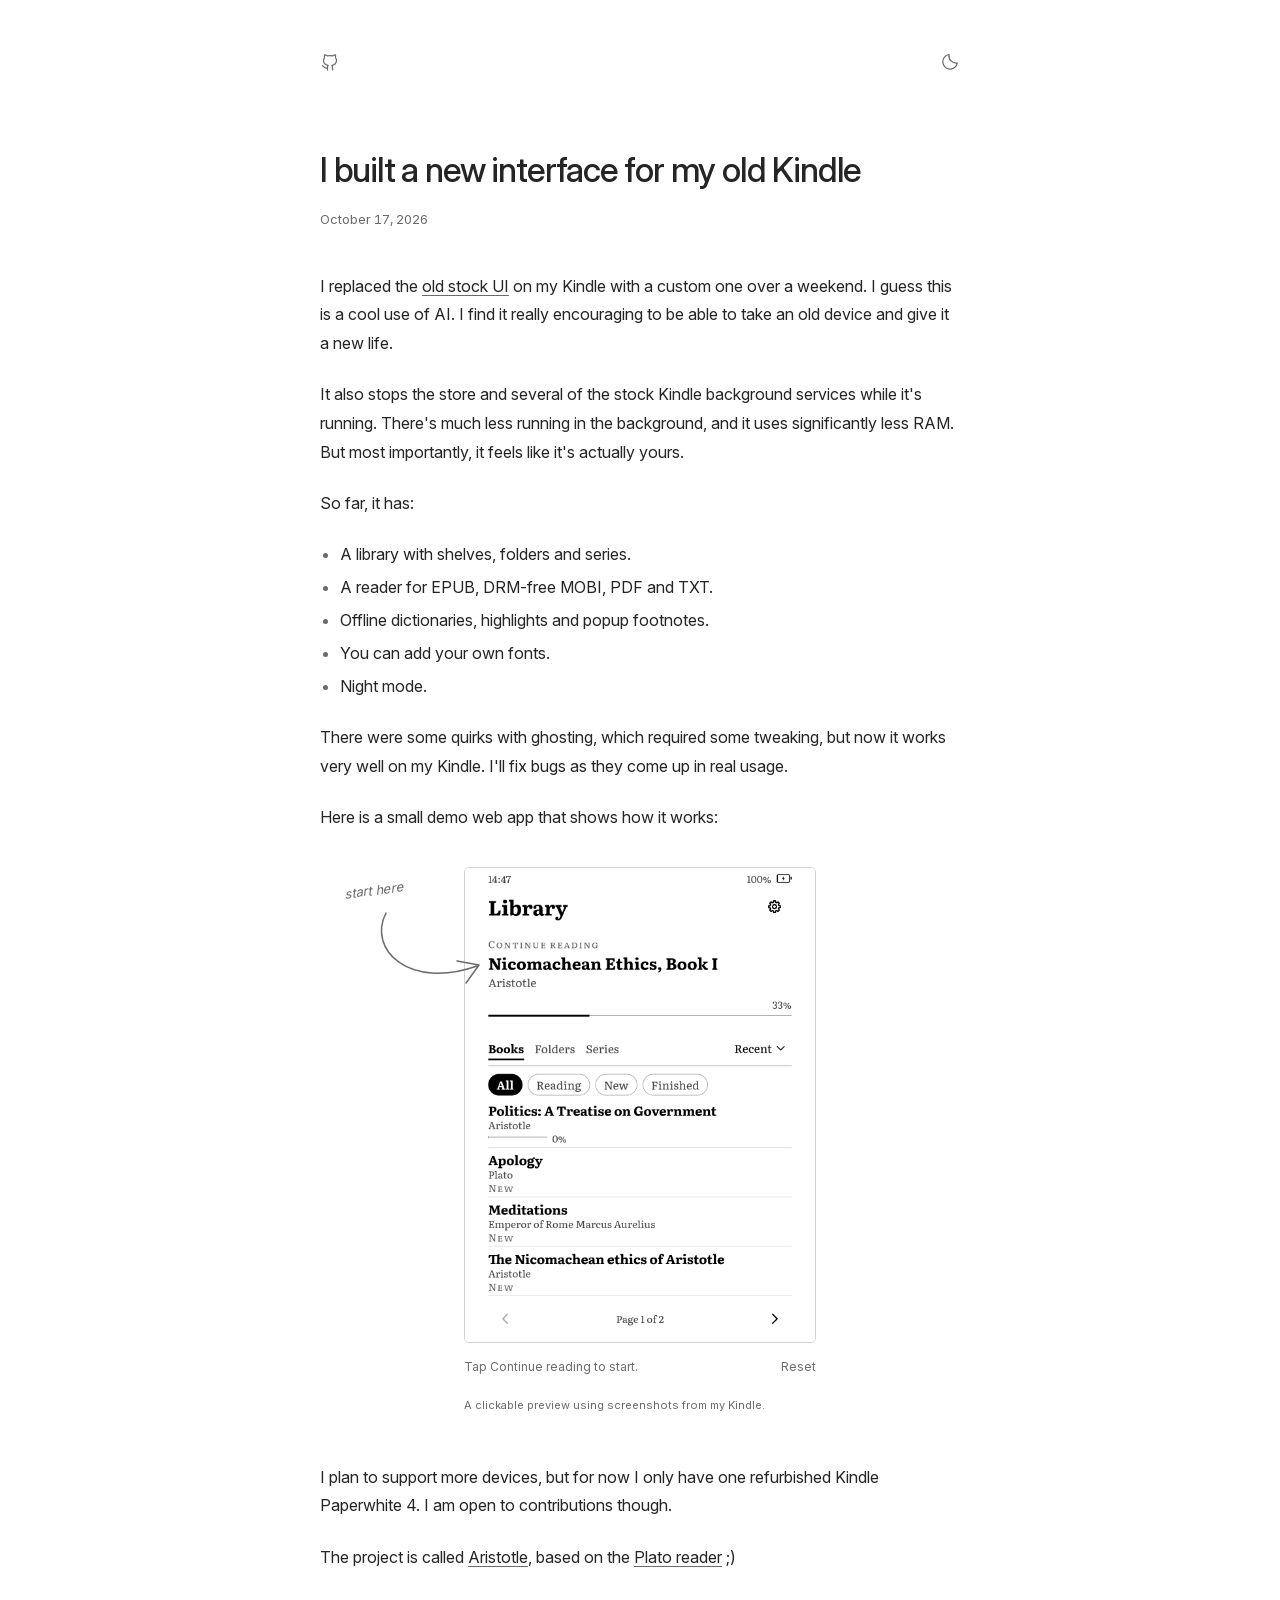
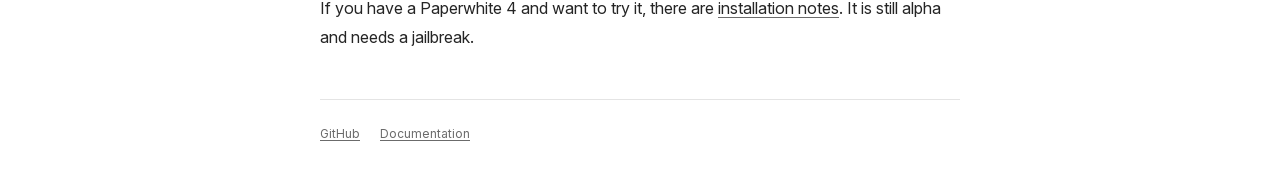
==== commit 7a2fbeee: "site: remove the modular UI plans paragraph" ====
--- a/site/index.html
+++ b/site/index.html
@@ -72,8 +72,6 @@
 
       <p>I plan to support more devices, but for now I only have one refurbished Kindle Paperwhite 4. I am open to contributions though.</p>
 
-      <p>I also plan to make the UI more modular so other folks can build their own custom UIs for Kindle. I've seen lots of people using old Kindles for home dashboards, and that seems like a fun direction too.</p>
-
       <p>The project is called <a href="https://github.com/piotrkowski/aristotle">Aristotle</a>, based on the <a href="https://github.com/baskerville/plato">Plato reader</a> ;)</p>
 
       <p>If you have a Paperwhite 4 and want to try it, there are <a href="https://github.com/piotrkowski/aristotle#install">installation notes</a>. It is still alpha and needs a jailbreak.</p>
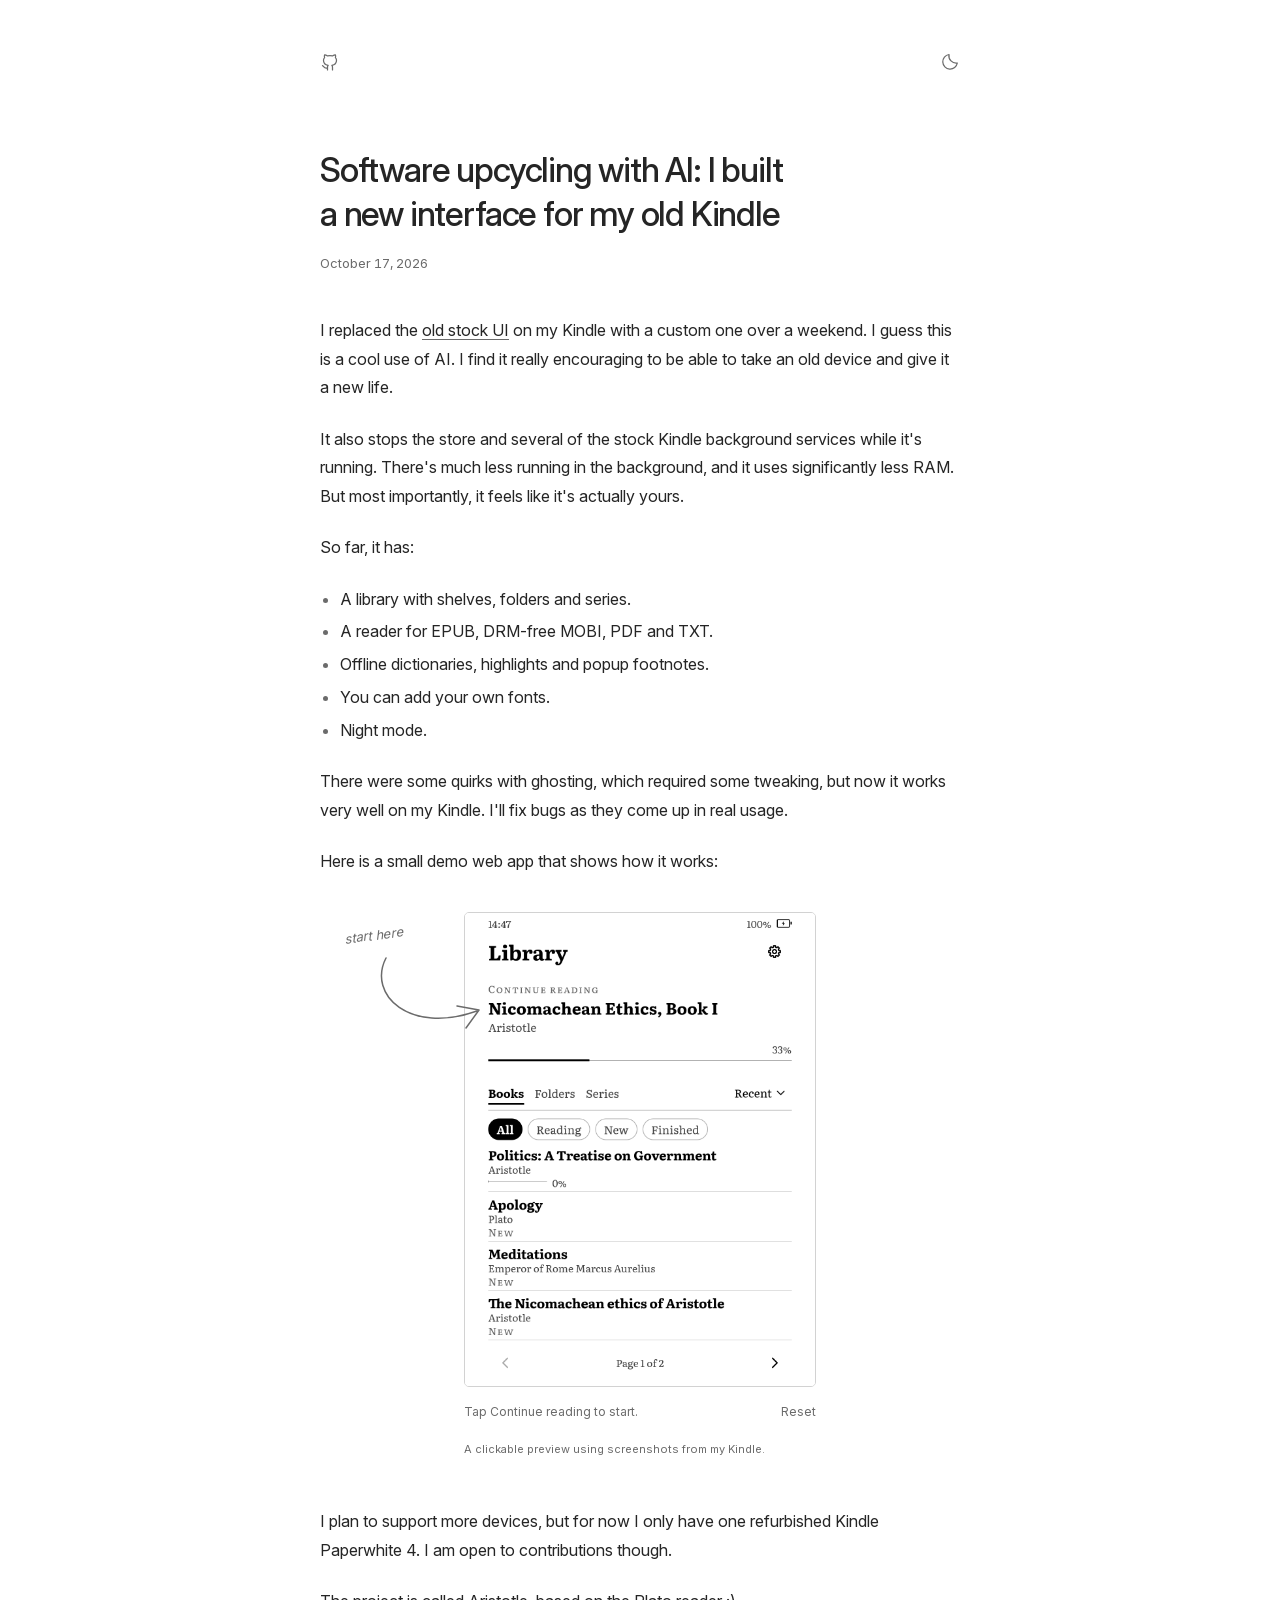
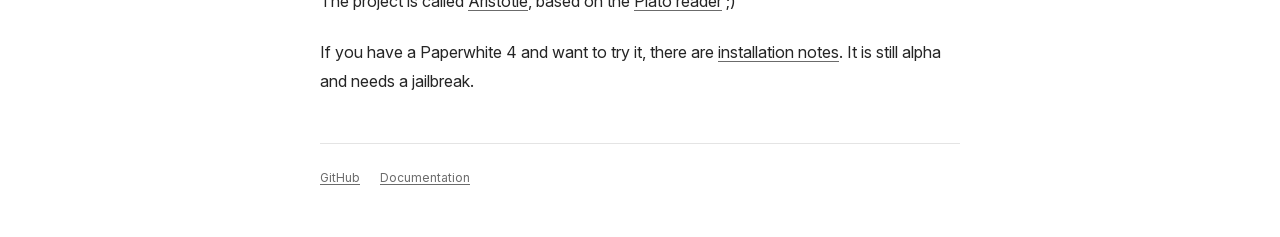
==== commit 0bf1ea49: "site: Software upcycling with AI" ====
--- a/site/index.html
+++ b/site/index.html
@@ -3,7 +3,7 @@
 <head>
 <meta charset="utf-8">
 <meta name="viewport" content="width=device-width, initial-scale=1">
-<title>I built a new interface for my old Kindle</title>
+<title>Software upcycling with AI: I built a new interface for my old Kindle</title>
 <meta name="description" content="A weekend project with AI, an old Kindle Paperwhite 4, and a new interface. Try the interactive demo of Aristotle.">
 <meta name="color-scheme" content="light dark">
 <link rel="icon" href="assets/icon.svg" type="image/svg+xml">
@@ -27,7 +27,7 @@
   <main id="main">
     <article>
       <header class="post-header">
-        <h1>I built a new interface for my old Kindle</h1>
+        <h1>Software upcycling with AI: I built a new interface for my old Kindle</h1>
         <p class="post-meta"><time datetime="2026-10-17">October 17, 2026</time></p>
       </header>
 
@@ -74,7 +74,7 @@
 
       <p>The project is called <a href="https://github.com/piotrkowski/aristotle">Aristotle</a>, based on the <a href="https://github.com/baskerville/plato">Plato reader</a> ;)</p>
 
-      <p>If you have a Paperwhite 4 and want to try it, there are <a href="https://github.com/piotrkowski/aristotle#install">installation notes</a>. It is still alpha and needs a jailbreak.</p>
+      <p>If you have a Paperwhite 4 and want to try it, there are <a href="https://github.com/piotrkowski/aristotle/blob/main/docs/install.md">installation notes</a>. It is still alpha and needs a jailbreak.</p>
     </article>
   </main>
 
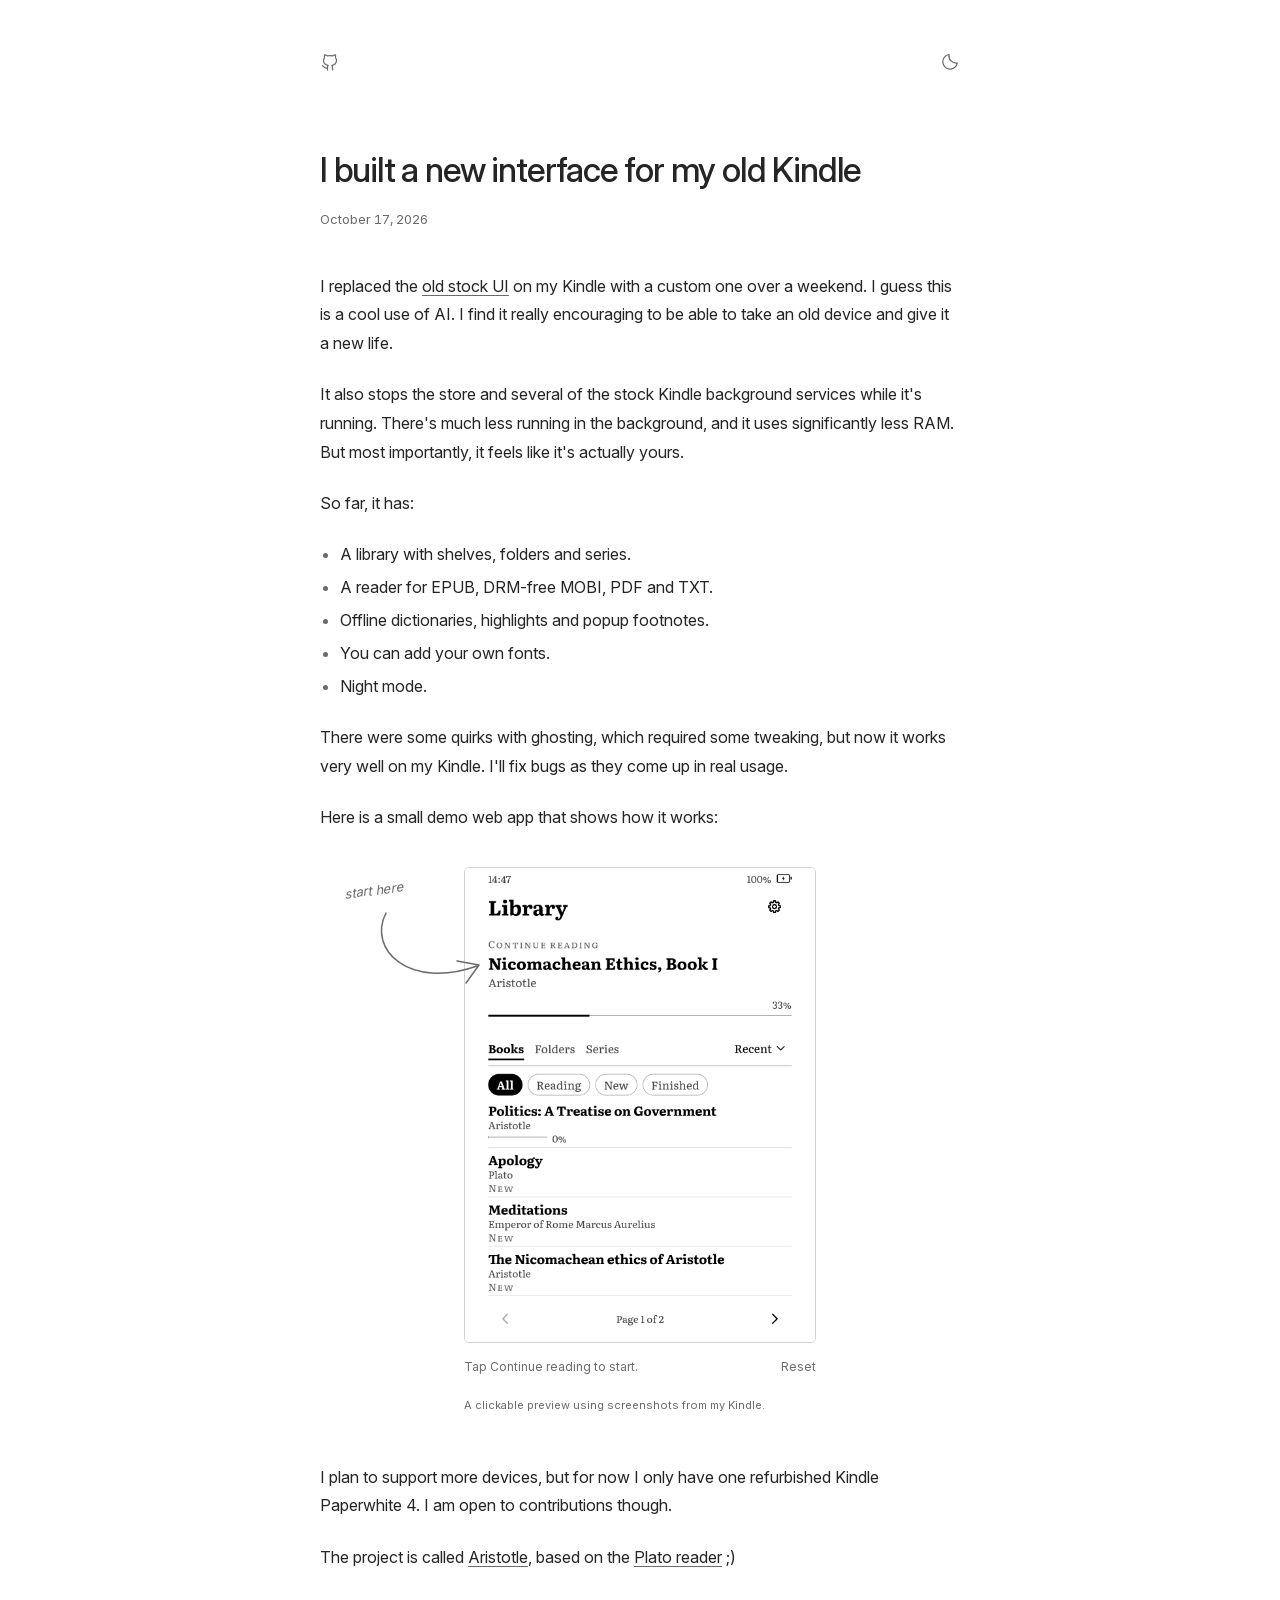
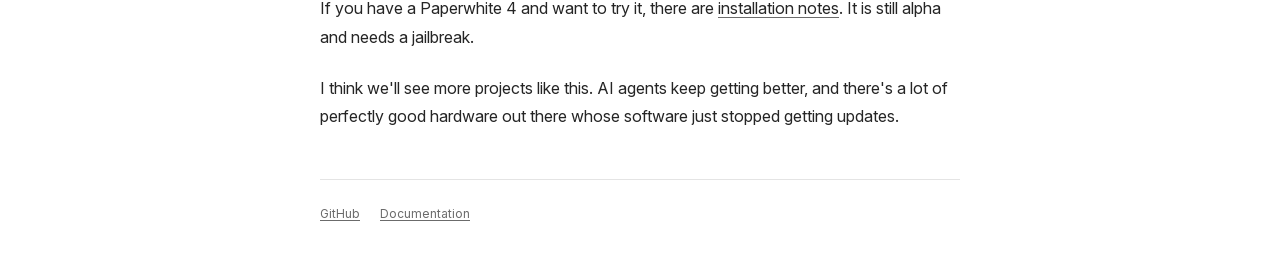
==== commit c99057ef: "site: original title; a closing thought on projects like this" ====
--- a/site/index.html
+++ b/site/index.html
@@ -3,7 +3,7 @@
 <head>
 <meta charset="utf-8">
 <meta name="viewport" content="width=device-width, initial-scale=1">
-<title>Software upcycling with AI: I built a new interface for my old Kindle</title>
+<title>I built a new interface for my old Kindle</title>
 <meta name="description" content="A weekend project with AI, an old Kindle Paperwhite 4, and a new interface. Try the interactive demo of Aristotle.">
 <meta name="color-scheme" content="light dark">
 <link rel="icon" href="assets/icon.svg" type="image/svg+xml">
@@ -27,7 +27,7 @@
   <main id="main">
     <article>
       <header class="post-header">
-        <h1>Software upcycling with AI: I built a new interface for my old Kindle</h1>
+        <h1>I built a new interface for my old Kindle</h1>
         <p class="post-meta"><time datetime="2026-10-17">October 17, 2026</time></p>
       </header>
 
@@ -75,6 +75,8 @@
       <p>The project is called <a href="https://github.com/piotrkowski/aristotle">Aristotle</a>, based on the <a href="https://github.com/baskerville/plato">Plato reader</a> ;)</p>
 
       <p>If you have a Paperwhite 4 and want to try it, there are <a href="https://github.com/piotrkowski/aristotle/blob/main/docs/install.md">installation notes</a>. It is still alpha and needs a jailbreak.</p>
+
+      <p>I think we'll see more projects like this. AI agents keep getting better, and there's a lot of perfectly good hardware out there whose software just stopped getting updates.</p>
     </article>
   </main>
 
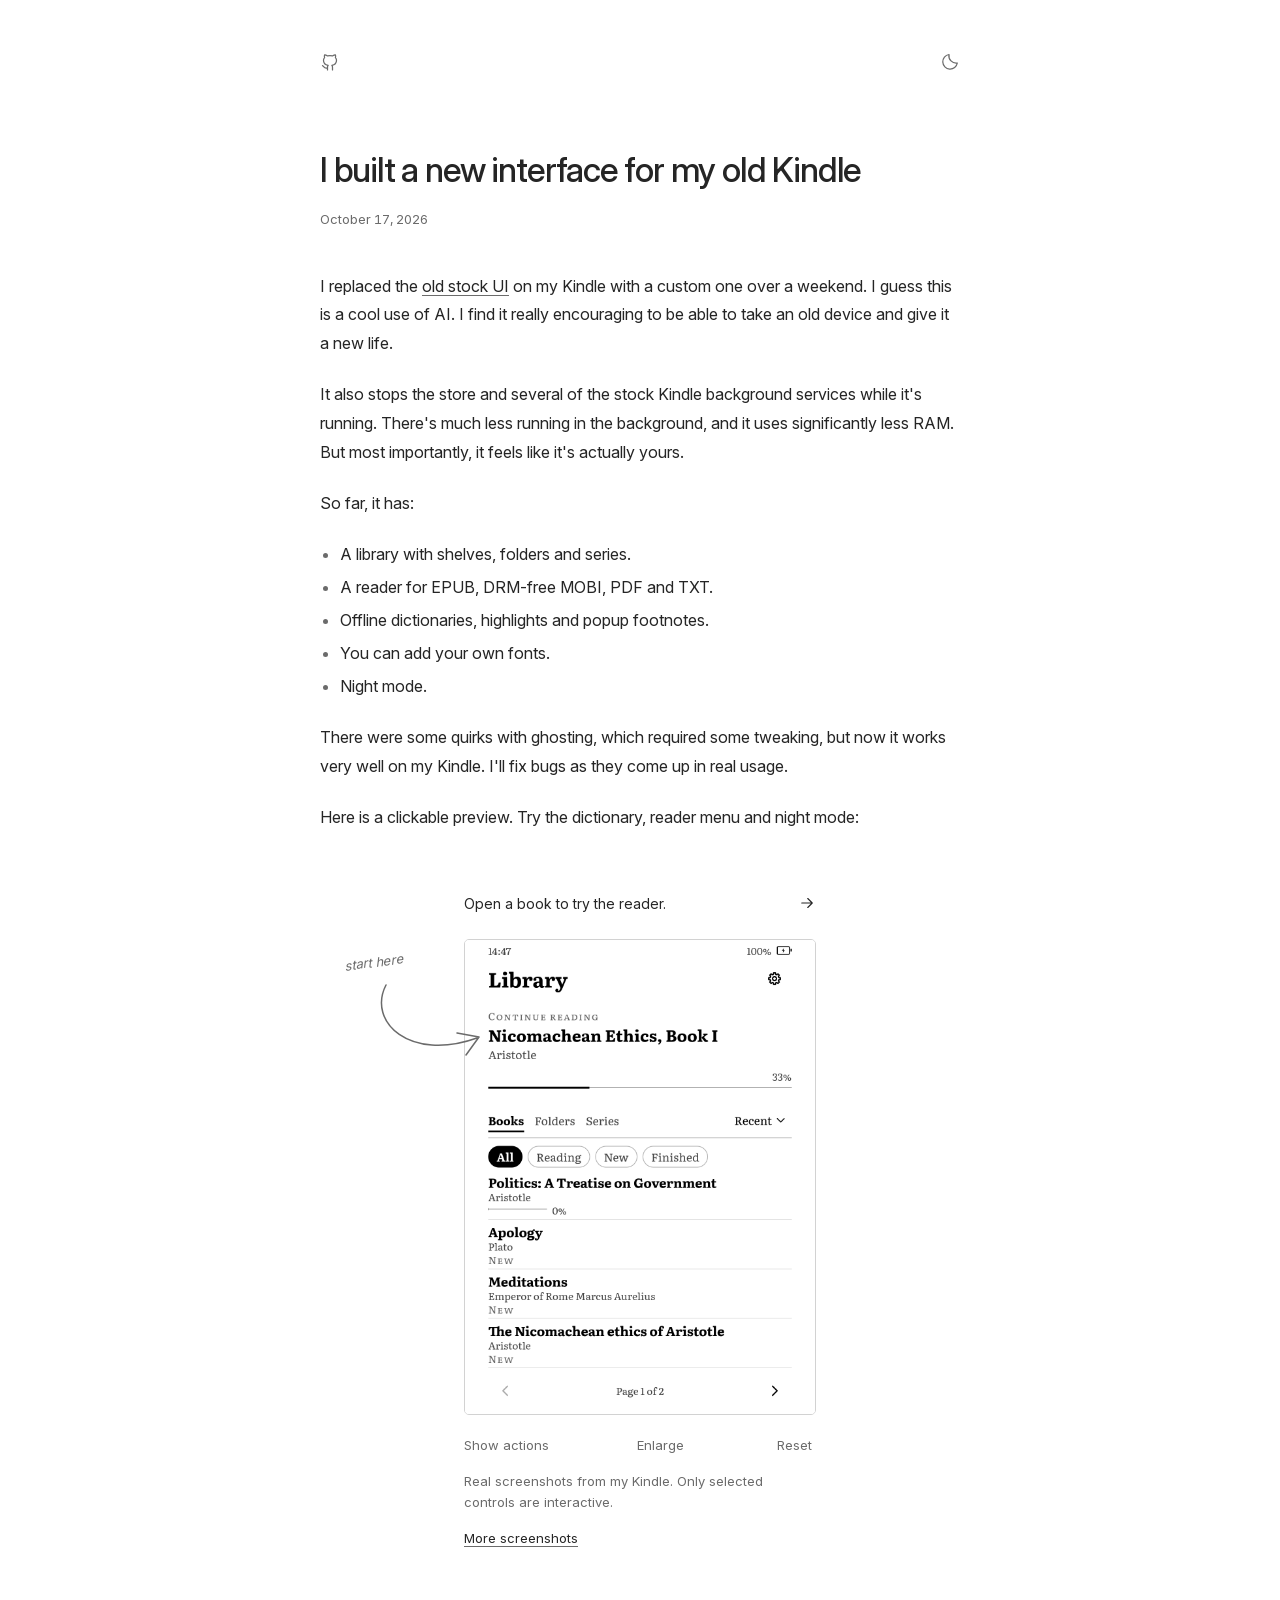
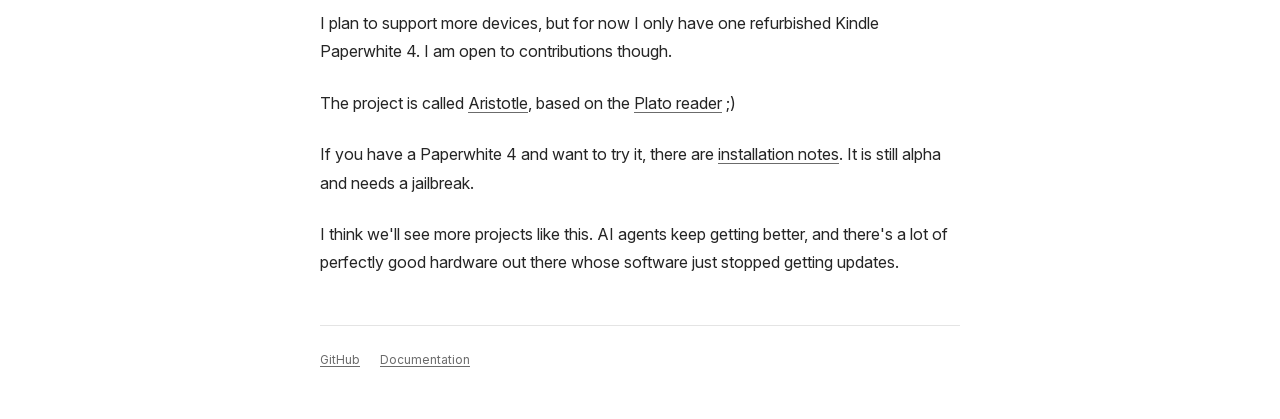
==== commit 53a1c4f2: "site: improve interactive screenshot demo" ====
--- a/site/index.html
+++ b/site/index.html
@@ -46,27 +46,40 @@
 
       <p>There were some quirks with ghosting, which required some tweaking, but now it works very well on my Kindle. I'll fix bugs as they come up in real usage.</p>
 
-      <p>Here is a small demo web app that shows how it works:</p>
+      <p>Here is a clickable preview. Try the dictionary, reader menu and night mode:</p>
 
       <figure class="demo" id="demo" data-demo data-root="" aria-label="Interactive Aristotle demo">
-        <div class="demo-invite" aria-hidden="true" hidden>
-          <span>start here</span>
-          <svg viewBox="0 0 160 170" fill="none">
-            <path class="pointer-wide" d="M42 34c-19 37 24 77 91 53m-20-5 22 4-13 18"/>
-            <path class="pointer-narrow" d="M98 30C37 20 18 70 24 148m-11-17 11 19 10-20"/>
-          </svg>
+        <button class="demo-guide" type="button" data-advance aria-describedby="demo-caption" hidden>
+          <span class="demo-hint" aria-live="polite" aria-atomic="true">Open a book to try the reader.</span>
+          <svg viewBox="0 0 24 24" aria-hidden="true"><path d="M5 12h14m-6-6 6 6-6 6"/></svg>
+        </button>
+        <div class="demo-screen">
+          <div class="demo-invite" aria-hidden="true" hidden>
+            <span>start here</span>
+            <svg viewBox="0 0 160 170" fill="none">
+              <path d="M42 34c-19 37 24 77 91 53m-20-5 22 4-13 18"/>
+            </svg>
+          </div>
+          <div class="device">
+            <img src="demo/frames/library.png" width="1072" height="1448" alt="Aristotle's library on a Kindle Paperwhite 4. Open Nicomachean Ethics to try the reader." draggable="false">
+            <div class="hotspots"></div>
+            <div class="flash" aria-hidden="true"></div>
+          </div>
         </div>
-        <div class="device">
-          <img src="demo/frames/library.png" width="1072" height="1448" alt="Aristotle's library on a Kindle Paperwhite 4. Open Nicomachean Ethics to try the reader." draggable="false">
-          <div class="hotspots"></div>
-          <div class="flash" aria-hidden="true"></div>
+        <div class="demo-samples" role="group" aria-label="Reading samples" hidden>
+          <button type="button" data-sample="greek-page" aria-pressed="false">Greek text</button>
+          <button type="button" data-sample="english-page" aria-pressed="false">English text</button>
+          <button type="button" data-sample="footnote-page" aria-pressed="false">Footnotes</button>
         </div>
         <figcaption>
-          <div class="demo-controls">
-            <p class="demo-hint" aria-live="polite">Screenshots from my Kindle.</p>
-            <button type="button" data-restart hidden>Reset</button>
+          <div class="demo-controls" data-demo-controls hidden>
+            <button type="button" data-show-actions aria-pressed="false">Show actions</button>
+            <button type="button" data-enlarge aria-pressed="false">Enlarge</button>
+            <button type="button" data-restart>Reset</button>
           </div>
-          <p class="demo-caption">A clickable preview using screenshots from my Kindle.</p>
+          <p class="demo-caption" id="demo-caption">Real screenshots from my Kindle. Only selected controls are interactive.</p>
+          <p class="demo-feedback" role="status" aria-live="polite" hidden></p>
+          <a class="demo-gallery" href="https://github.com/piotrkowski/aristotle/blob/main/docs/screenshots.md">More screenshots<span class="sr-only"> on GitHub</span></a>
         </figcaption>
       </figure>
 
--- a/site/assets/post.css
+++ b/site/assets/post.css
@@ -86,10 +86,12 @@
   outline-offset: 5px;
 }
 
-button:hover {
-  color: var(--ink);
-  text-decoration: underline;
-  text-underline-offset: 0.2em;
+@media (hover: hover) {
+  button:hover {
+    color: var(--ink);
+    text-decoration: underline;
+    text-underline-offset: 0.2em;
+  }
 }
 
 .skip {
@@ -205,6 +207,67 @@
   margin: 2.25rem auto 3rem;
 }
 
+.demo.is-expanded {
+  left: 50%;
+  width: min(calc(100vw - 1rem), 40rem);
+  max-width: none;
+  margin-inline: 0;
+  transform: translateX(-50%);
+}
+
+.demo-screen {
+  position: relative;
+}
+
+.demo.is-expanded .demo-invite {
+  display: none;
+}
+
+.demo-guide {
+  display: flex;
+  align-items: center;
+  justify-content: space-between;
+  gap: 1rem;
+  width: 100%;
+  min-height: 4.5rem;
+  padding: 0.75rem 0;
+  text-align: left;
+  font-size: 0.875rem;
+  line-height: 1.5;
+}
+
+.demo-guide svg {
+  flex: 0 0 1.125rem;
+  width: 1.125rem;
+  height: 1.125rem;
+  fill: none;
+  stroke: currentColor;
+  stroke-width: 1.5;
+  stroke-linecap: round;
+  stroke-linejoin: round;
+}
+
+.demo [hidden] {
+  display: none;
+}
+
+.demo button:disabled {
+  cursor: progress;
+}
+
+.demo-guide:disabled {
+  color: var(--muted);
+}
+
+.sr-only {
+  position: absolute;
+  width: 1px;
+  height: 1px;
+  overflow: hidden;
+  clip-path: inset(50%);
+  white-space: nowrap;
+}
+
 .demo-invite {
   position: absolute;
   z-index: 1;
@@ -232,10 +295,6 @@
   stroke-width: 1.5;
   stroke-linecap: round;
   stroke-linejoin: round;
-}
-
-.pointer-narrow {
-  display: none;
 }
 
 .device {
@@ -275,6 +334,33 @@
   border-radius: 2px;
   color: transparent;
   font-size: 0;
+  min-width: 44px;
+  min-height: 44px;
+  max-width: 100%;
+  max-height: 100%;
+  transform: translate(-50%, -50%);
+}
+
+.demo-cue {
+  position: absolute;
+  border-bottom: 2px solid #365c82;
+  transform: translate(-50%, -50%);
+  pointer-events: none;
+}
+
+[data-night="true"] .demo-cue {
+  border-color: #a9c7e6;
+}
+
+.show-actions .hotspot {
+  outline: 1px solid #365c82;
+  outline-offset: -2px;
+  background: rgb(54 92 130 / 0.1);
+}
+
+.show-actions [data-night="true"] .hotspot {
+  outline-color: #a9c7e6;
+  background: rgb(169 199 230 / 0.12);
 }
 
 .hotspot:focus-visible {
@@ -290,12 +376,13 @@
 
 .demo-controls {
   display: flex;
-  align-items: baseline;
+  align-items: center;
   justify-content: space-between;
-  gap: 1rem;
-  margin-top: 0.875rem;
-  color: var(--muted);
-  font-size: 0.75rem;
+  flex-wrap: wrap;
+  gap: 0.25rem 1rem;
+  margin-top: 0.5rem;
+  color: var(--muted);
+  font-size: 0.8125rem;
   line-height: 1.6;
 }
 
@@ -306,14 +393,47 @@
 .demo-controls button {
   flex-shrink: 0;
   min-height: 2.75rem;
-  margin-top: -0.75rem;
+  min-width: 2.75rem;
+}
+
+.demo-samples {
+  display: flex;
+  flex-wrap: wrap;
+  gap: 0.25rem 1.25rem;
+  padding-top: 0.5rem;
+  font-size: 0.8125rem;
+  line-height: 1.5;
+}
+
+.demo-samples button {
+  min-height: 2.75rem;
+}
+
+.demo-samples [aria-pressed="true"] {
+  text-decoration: underline;
+  text-underline-offset: 0.35em;
+  text-decoration-thickness: 2px;
 }
 
 .demo-caption {
-  margin: 0.5rem 0 0;
-  color: var(--muted);
-  font-size: 0.6875rem;
+  margin: 0.25rem 0 0;
+  color: var(--muted);
+  font-size: 0.8125rem;
   line-height: 1.6;
+}
+
+.demo-feedback {
+  margin: 0.75rem 0 0;
+  font-size: 0.8125rem;
+  line-height: 1.6;
+}
+
+.demo-gallery {
+  display: inline-flex;
+  align-items: center;
+  min-height: 2.75rem;
+  margin-top: 0.25rem;
+  font-size: 0.8125rem;
 }
 
 .post-footer {
@@ -332,25 +452,8 @@
 }
 
 @media (max-width: 600px) {
-  .demo {
-    margin-top: 4.5rem;
-  }
-
   .demo-invite {
-    top: -3.25rem;
-    left: -0.625rem;
-  }
-
-  .demo-invite span {
-    left: 4rem;
-  }
-
-  .pointer-wide {
     display: none;
-  }
-
-  .pointer-narrow {
-    display: block;
   }
 }
 
